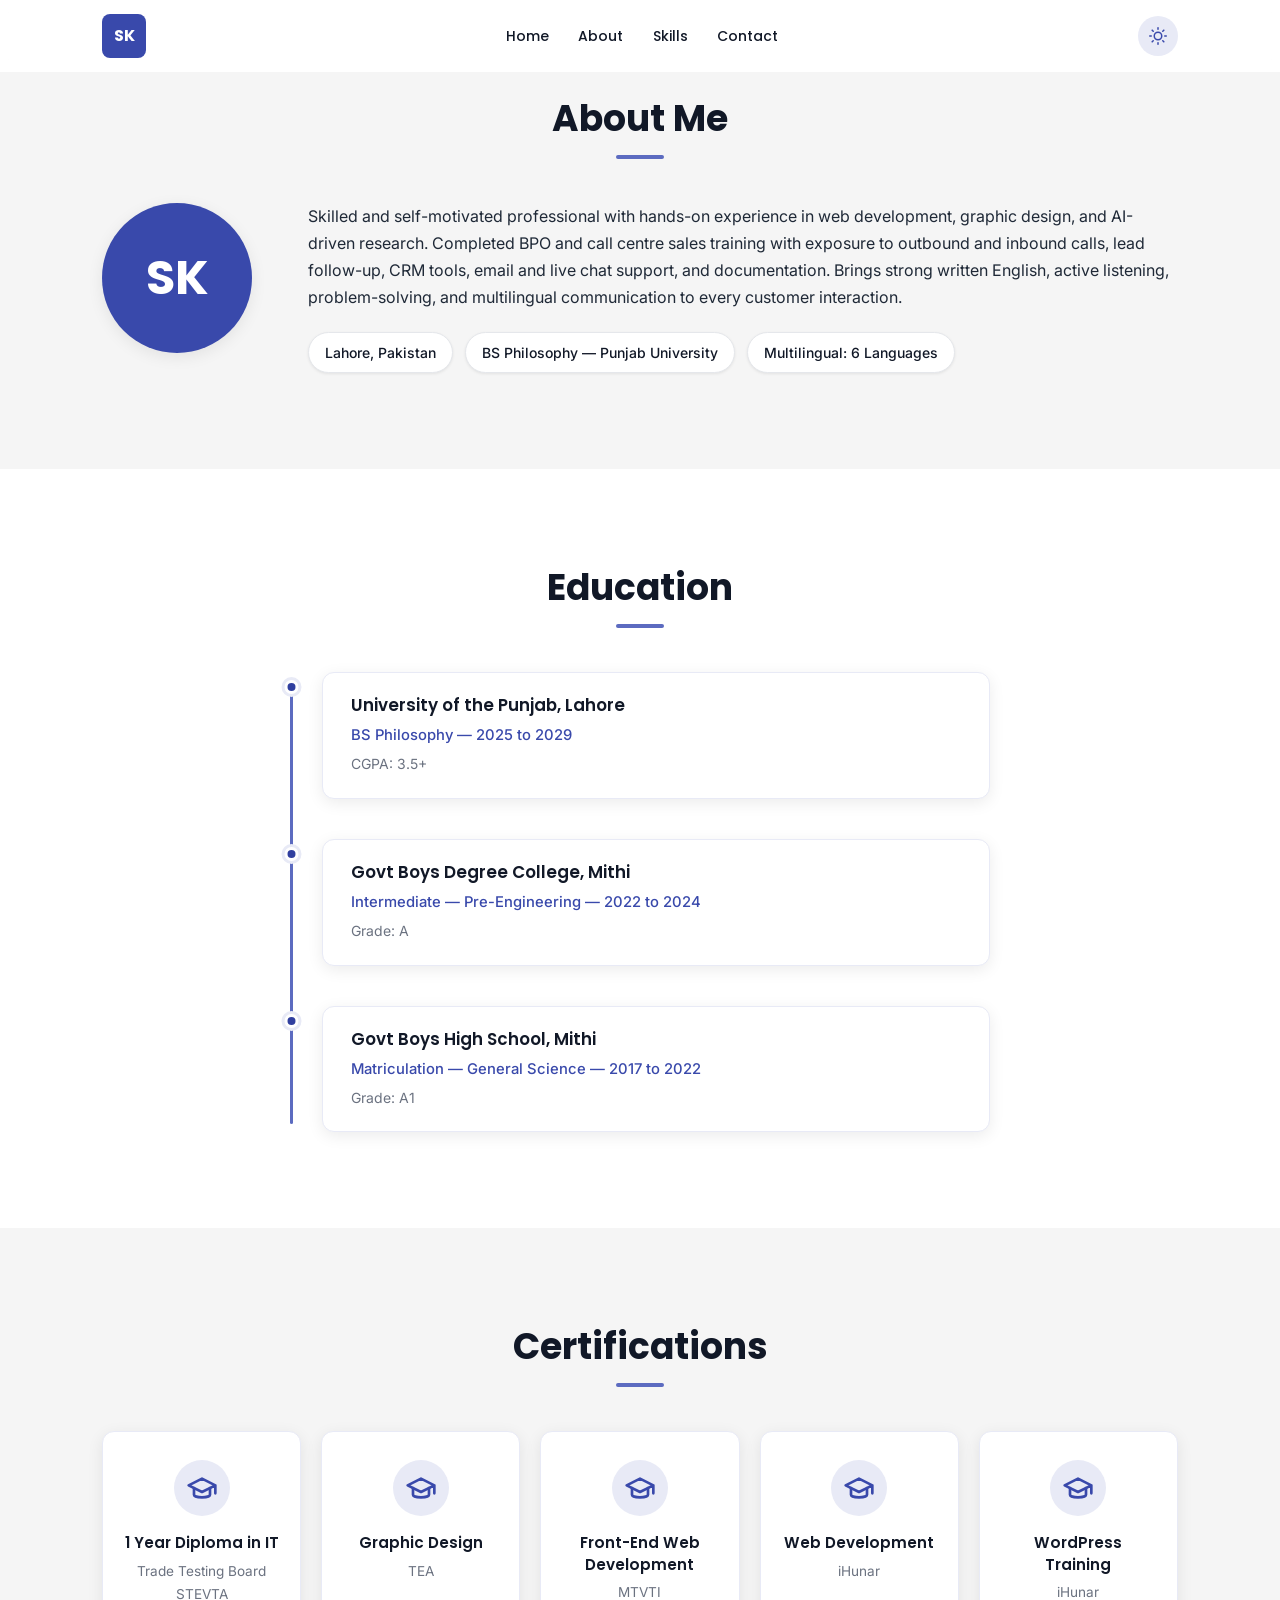
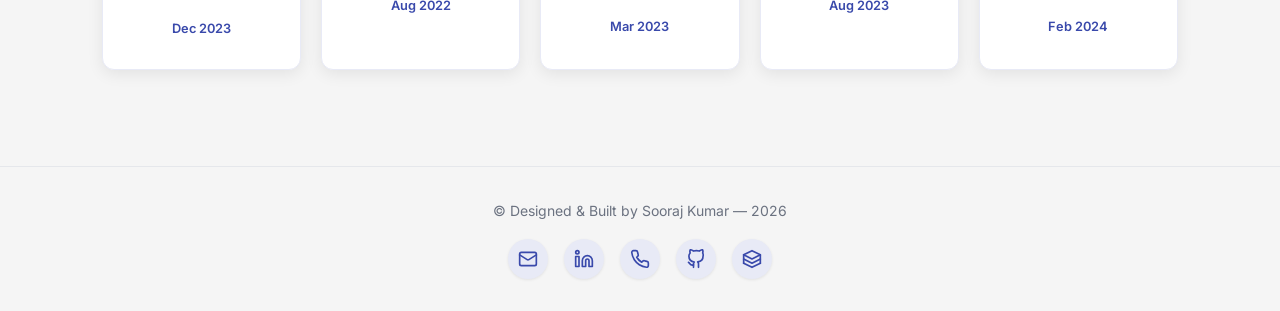
==== about.html @ 6f9ae2a4 "first commit" ====
<!DOCTYPE html>
<html lang="en">
<head>
  <meta charset="UTF-8">
  <meta name="viewport" content="width=device-width, initial-scale=1.0">
  <meta name="description" content="Sooraj Kumar — Customer Support & Web Development Professional based in Lahore, Pakistan.">
  <title>Sooraj Kumar | Portfolio</title>
  <link rel="preconnect" href="https://fonts.googleapis.com">
  <link rel="preconnect" href="https://fonts.gstatic.com" crossorigin>
  <link href="https://fonts.googleapis.com/css2?family=Inter:wght@400;500;600&family=Poppins:wght@500;600;700&display=swap" rel="stylesheet">
  <link rel="stylesheet" href="css/style.css">
</head>
<body>

  <!-- Navigation -->
  <header class="header" id="header">
    <nav class="nav container" aria-label="Main navigation">
      <a href="#home" class="nav__logo" aria-label="Sooraj Kumar — Home">
        <span class="nav__logo-box">SK</span>
      </a>

      <ul class="nav__menu" id="nav-menu">
        <li><a href="./index.html" class="nav__link">Home</a></li>
        <li><a href="./about.html" class="nav__link">About</a></li>
        <li><a href="./skills.html" class="nav__link">Skills</a></li>
        <!-- <li><a href="./experience.html" class="nav__link">Experience</a></li>
        <li><a href="./projects.html" class="nav__link">Projects</a></li>
        <li><a href="./certifications.html" class="nav__link">Certifications</a></li>
        <li><a href="./journey.html" class="nav__link">Journey</a></li>
        <li><a href="./education.html" class="nav__link">Education</a></li> -->
        <li><a href="./contact.html" class="nav__link">Contact</a></li>
      </ul>

      <div class="nav__actions">
        <button class="theme-toggle" id="theme-toggle" aria-label="Toggle dark mode">
          <span class="theme-toggle__icon theme-toggle__icon--sun">
            <svg width="18" height="18" viewBox="0 0 24 24" fill="none" stroke="currentColor" stroke-width="2" stroke-linecap="round" stroke-linejoin="round"><circle cx="12" cy="12" r="5"/><line x1="12" y1="1" x2="12" y2="3"/><line x1="12" y1="21" x2="12" y2="23"/><line x1="4.22" y1="4.22" x2="5.64" y2="5.64"/><line x1="18.36" y1="18.36" x2="19.78" y2="19.78"/><line x1="1" y1="12" x2="3" y2="12"/><line x1="21" y1="12" x2="23" y2="12"/><line x1="4.22" y1="19.78" x2="5.64" y2="18.36"/><line x1="18.36" y1="5.64" x2="19.78" y2="4.22"/></svg>
          </span>
          <span class="theme-toggle__icon theme-toggle__icon--moon">
            <svg width="18" height="18" viewBox="0 0 24 24" fill="none" stroke="currentColor" stroke-width="2" stroke-linecap="round" stroke-linejoin="round"><path d="M21 12.79A9 9 0 1 1 11.21 3 7 7 0 0 0 21 12.79z"/></svg>
          </span>
        </button>
        <button class="nav__toggle" id="nav-toggle" aria-label="Toggle navigation menu" aria-expanded="false">
          <span class="nav__toggle-bar"></span>
          <span class="nav__toggle-bar"></span>
          <span class="nav__toggle-bar"></span>
        </button>
      </div>
    </nav>
  </header>

  <main>

    <!-- Hero -->
    <!-- <section class="hero section" id="home" aria-label="Introduction">
      <div class="hero__bg" aria-hidden="true">
        <span class="hero__shape hero__shape--1"></span>
        <span class="hero__shape hero__shape--2"></span>
        <span class="hero__shape hero__shape--3"></span>
        <span class="hero__shape hero__shape--4"></span>
        <span class="hero__shape hero__shape--5"></span>
      </div>
      <div class="hero__content container fade-in">
        <h1 class="hero__title">Sooraj Kumar</h1>
        <p class="hero__tagline">Customer Support &amp; Web Development Professional</p>
        <p class="hero__subtitle">Web Developer</p>
        <div class="hero__buttons">
          <a href="#projects" class="btn btn--primary">View My Work</a>
          <a href="#contact" class="btn btn--outline">Contact Me</a>
        </div>
        <div class="hero__stack">
          <span class="hero__stack-label">Built with</span>
          <div class="hero__stack-icons">
            <span class="tech-badge">HTML5</span>
            <span class="tech-badge">CSS3</span>
            <span class="tech-badge">Bootstrap 5</span>
            <span class="tech-badge">JavaScript</span>
            <span class="tech-badge">WordPress</span>
          </div>
        </div>
      </div>
    </section> -->

    <!-- About -->
    <section class="section section--alt" id="about" aria-labelledby="about-heading">
      <div class="container fade-in">
        <h2 class="section__heading" id="about-heading">About Me</h2>
        <div class="about">
          <div class="about__avatar" aria-hidden="true">
            <span class="about__initials">SK</span>
          </div>
          <div class="about__content">
            <p class="about__text">
              Skilled and self-motivated professional with hands-on experience in web development, graphic design, and AI-driven research. Completed BPO and call centre sales training with exposure to outbound and inbound calls, lead follow-up, CRM tools, email and live chat support, and documentation. Brings strong written English, active listening, problem-solving, and multilingual communication to every customer interaction.
            </p>
            <div class="about__badges">
              <span class="badge">Lahore, Pakistan</span>
              <span class="badge">BS Philosophy — Punjab University</span>
              <span class="badge">Multilingual: 6 Languages</span>
            </div>
          </div>
        </div>
      </div>
    </section>

    <!-- Skills -->
    <!-- <section class="section" id="skills" aria-labelledby="skills-heading">
      <div class="container fade-in">
        <h2 class="section__heading" id="skills-heading">Skills</h2>
        <div class="skills-tabs" role="tablist" aria-label="Skills categories">
          <button class="skills-tab active" data-tab="technical" type="button">Technical</button>
          <button class="skills-tab" data-tab="communication" type="button">Communication</button>
          <button class="skills-tab" data-tab="soft" type="button">Soft Skills</button>
        </div>
        <div class="skills-grid">

          <article class="skill-card" data-category="technical">
            <h3 class="skill-card__title">Technical Skills</h3>
            <ul class="skill-list">
              <li class="skill-item">
                <div class="skill-item__header">
                  <span class="skill-item__name">Typing Speed: 40+ WPM</span>
                  <span class="skill-item__level">Intermediate</span>
                </div>
                <div class="skill-bar" data-level="55"><span class="skill-bar__fill"></span></div>
              </li>
              <li class="skill-item">
                <div class="skill-item__header">
                  <span class="skill-item__name">MS Office</span>
                  <span class="skill-item__level">Proficient</span>
                </div>
                <div class="skill-bar" data-level="75"><span class="skill-bar__fill"></span></div>
              </li>
              <li class="skill-item">
                <div class="skill-item__header">
                  <span class="skill-item__name">Graphic Design</span>
                  <span class="skill-item__level">Intermediate</span>
                </div>
                <div class="skill-bar" data-level="55"><span class="skill-bar__fill"></span></div>
              </li>
              <li class="skill-item">
                <div class="skill-item__header">
                  <span class="skill-item__name">Web Development</span>
                  <span class="skill-item__level">Proficient</span>
                </div>
                <div class="skill-bar" data-level="75"><span class="skill-bar__fill"></span></div>
              </li>
              <li class="skill-item">
                <div class="skill-item__header">
                  <span class="skill-item__name">AI Tools</span>
                  <span class="skill-item__level">Advanced</span>
                </div>
                <div class="skill-bar" data-level="90"><span class="skill-bar__fill"></span></div>
              </li>
            </ul>
          </article>

          <article class="skill-card hidden" data-category="communication">
            <h3 class="skill-card__title">Communication Skills</h3>
            <ul class="skill-list">
              <li class="skill-item">
                <div class="skill-item__header">
                  <span class="skill-item__name">Written Communication</span>
                  <span class="skill-item__level">Proficient</span>
                </div>
                <div class="skill-bar" data-level="75"><span class="skill-bar__fill"></span></div>
              </li>
              <li class="skill-item">
                <div class="skill-item__header">
                  <span class="skill-item__name">Multilingual</span>
                  <span class="skill-item__level">Advanced</span>
                </div>
                <div class="skill-bar" data-level="90"><span class="skill-bar__fill"></span></div>
              </li>
              <li class="skill-item">
                <div class="skill-item__header">
                  <span class="skill-item__name">Active Listening</span>
                  <span class="skill-item__level">Advanced</span>
                </div>
                <div class="skill-bar" data-level="90"><span class="skill-bar__fill"></span></div>
              </li>
              <li class="skill-item">
                <div class="skill-item__header">
                  <span class="skill-item__name">Email &amp; Live Chat Support</span>
                  <span class="skill-item__level">Intermediate</span>
                </div>
                <div class="skill-bar" data-level="55"><span class="skill-bar__fill"></span></div>
              </li>
              <li class="skill-item">
                <div class="skill-item__header">
                  <span class="skill-item__name">CRM and Helpdesk Tools</span>
                  <span class="skill-item__level">Intermediate</span>
                </div>
                <div class="skill-bar" data-level="55"><span class="skill-bar__fill"></span></div>
              </li>
            </ul>
          </article>

          <article class="skill-card hidden" data-category="soft">
            <h3 class="skill-card__title">Soft Skills</h3>
            <ul class="skill-list">
              <li class="skill-item">
                <div class="skill-item__header">
                  <span class="skill-item__name">Problem Solving</span>
                  <span class="skill-item__level">Advanced</span>
                </div>
                <div class="skill-bar" data-level="90"><span class="skill-bar__fill"></span></div>
              </li>
              <li class="skill-item">
                <div class="skill-item__header">
                  <span class="skill-item__name">Fast Learner</span>
                  <span class="skill-item__level">Advanced</span>
                </div>
                <div class="skill-bar" data-level="90"><span class="skill-bar__fill"></span></div>
              </li>
              <li class="skill-item">
                <div class="skill-item__header">
                  <span class="skill-item__name">Research &amp; Analysis</span>
                  <span class="skill-item__level">Advanced</span>
                </div>
                <div class="skill-bar" data-level="90"><span class="skill-bar__fill"></span></div>
              </li>
              <li class="skill-item">
                <div class="skill-item__header">
                  <span class="skill-item__name">Attention to Detail</span>
                  <span class="skill-item__level">Intermediate</span>
                </div>
                <div class="skill-bar" data-level="55"><span class="skill-bar__fill"></span></div>
              </li>
            </ul>
          </article>

        </div>
      </div>
    </section> -->

   
    <!-- Projects -->
    <!-- <section class="section" id="projects" aria-labelledby="projects-heading">
      <div class="container fade-in">
        <h2 class="section__heading" id="projects-heading">Projects</h2>
        <div class="projects-grid">

          <article class="project-card">
            <h3 class="project-card__title">E-Commerce Stores</h3>
            <p class="project-card__desc">Built single and multi-vendor e-commerce stores using WooCommerce, WCFM, and Dokan plugins on WordPress.</p>
            <div class="project-card__tags">
              <span class="tag">WordPress</span>
              <span class="tag">WooCommerce</span>
              <span class="tag">PHP</span>
            </div>
          </article>

          <article class="project-card">
            <h3 class="project-card__title">Booking &amp; Restaurant Websites</h3>
            <p class="project-card__desc">Developed booking systems, restaurant websites, and LMS platforms using Amelia, GloriaFood, and Tutor LMS.</p>
            <div class="project-card__tags">
              <span class="tag">WordPress</span>
              <span class="tag">Amelia</span>
              <span class="tag">GloriaFood</span>
            </div>
          </article>

          <article class="project-card">
            <h3 class="project-card__title">Front-End Web Builds</h3>
            <p class="project-card__desc">Built portfolio websites and contact forms using HTML5, CSS3, Bootstrap 5, and JavaScript. Deployed on Netlify.</p>
            <div class="project-card__tags">
              <span class="tag">HTML5</span>
              <span class="tag">CSS3</span>
              <span class="tag">Bootstrap</span>
              <span class="tag">JavaScript</span>
              <span class="tag">Netlify</span>
            </div>
          </article>

          <article class="project-card">
            <h3 class="project-card__title">Visual Design Assets</h3>
            <p class="project-card__desc">Created logos, banners, social media graphics, and print materials using Photoshop, Illustrator, Canva, and CorelDraw.</p>
            <div class="project-card__tags">
              <span class="tag">Photoshop</span>
              <span class="tag">Illustrator</span>
              <span class="tag">Canva</span>
              <span class="tag">CorelDraw</span>
            </div>
          </article>

        </div>
      </div>
    </section> -->

    

    <!-- <section id="journey" class="journey">
      <div class="container">
        <h2 class="section__heading">My Learning Journey</h2>
        <p class="journey__subtitle">From Graphic Design to Full Stack Development</p>

        <div class="journey-track">
          <div class="journey-node">
            <div class="journey-node__icon" aria-hidden="true">
              <svg width="24" height="24" viewBox="0 0 24 24" fill="none" stroke="currentColor" stroke-width="2" stroke-linecap="round" stroke-linejoin="round"><path d="M12 3a7 7 0 0 0-7 7c0 5.25 7 11 7 11s7-5.75 7-11a7 7 0 0 0-7-7Z"/><circle cx="12" cy="10" r="2.5"/></svg>
            </div>
            <div class="journey-node__content">
              <div class="journey-node__year">2022</div>
              <h3 class="journey-node__title">Graphic Design</h3>
              <p class="journey-node__desc">Photoshop, Illustrator, Canva, CorelDraw</p>
              <span class="journey-node__issuer">TEA Certified</span>
            </div>
          </div>

          <div class="journey-node">
            <div class="journey-node__icon" aria-hidden="true">
              <svg width="24" height="24" viewBox="0 0 24 24" fill="none" stroke="currentColor" stroke-width="2" stroke-linecap="round" stroke-linejoin="round"><polyline points="16 18 22 12 16 6"/><polyline points="8 6 2 12 8 18"/></svg>
            </div>
            <div class="journey-node__content">
              <div class="journey-node__year">2023</div>
              <h3 class="journey-node__title">Front-End Development</h3>
              <p class="journey-node__desc">HTML5, CSS3, Bootstrap 5, JavaScript</p>
              <span class="journey-node__issuer">MTVTI Certified</span>
            </div>
          </div>

          <div class="journey-node">
            <div class="journey-node__icon" aria-hidden="true">
              <svg width="24" height="24" viewBox="0 0 24 24" fill="none" stroke="currentColor" stroke-width="2" stroke-linecap="round" stroke-linejoin="round"><circle cx="12" cy="12" r="10"/><path d="M2 12h20"/><path d="M12 2a15.3 15.3 0 0 1 4 10 15.3 15.3 0 0 1-4 10 15.3 15.3 0 0 1-4-10 15.3 15.3 0 0 1 4-10"/></svg>
            </div>
            <div class="journey-node__content">
              <div class="journey-node__year">2023</div>
              <h3 class="journey-node__title">Web Development</h3>
              <p class="journey-node__desc">Full web builds + 1-Year IT Diploma</p>
              <span class="journey-node__issuer">iHunar / STEVTA</span>
            </div>
          </div>

          <div class="journey-node">
            <div class="journey-node__icon" aria-hidden="true">
              <svg width="24" height="24" viewBox="0 0 24 24" fill="none" stroke="currentColor" stroke-width="2" stroke-linecap="round" stroke-linejoin="round"><path d="M6 4h12"/><path d="M6 20h12"/><path d="M8 4v16"/><path d="M16 4v16"/><path d="M4 8h16"/><path d="M4 16h16"/></svg>
            </div>
            <div class="journey-node__content">
              <div class="journey-node__year">2024</div>
              <h3 class="journey-node__title">WordPress Development</h3>
              <p class="journey-node__desc">WooCommerce, Dokan, WCFM, Amelia, GloriaFood, Tutor LMS</p>
              <span class="journey-node__issuer">iHunar Certified</span>
            </div>
          </div>

          <div class="journey-node journey-node--current">
            <div class="journey-node__icon" aria-hidden="true">
              <svg width="24" height="24" viewBox="0 0 24 24" fill="none" stroke="currentColor" stroke-width="2" stroke-linecap="round" stroke-linejoin="round"><path d="M4 14.5A2.5 2.5 0 0 1 6.5 12H18"/><path d="M4 9.5A2.5 2.5 0 0 0 6.5 12H18"/><path d="M4 4.5A2.5 2.5 0 0 1 6.5 2H18"/><path d="M4 19.5A2.5 2.5 0 0 0 6.5 22H18"/><path d="M19 7l2 2-2 2"/><path d="M19 15l2 2-2 2"/></svg>
            </div>
            <div class="journey-node__content">
              <div class="journey-node__year">2026</div>
              <h3 class="journey-node__title">Full Stack Development</h3>
              <p class="journey-node__desc">Frontend → Backend, full roadmap in progress</p>
              <span class="journey-node__badge">Loading...</span>
            </div>
          </div>
        </div>
      </div>
    </section> -->

    <!-- Education -->
    <section class="section" id="education" aria-labelledby="education-heading">
      <div class="container fade-in">
        <h2 class="section__heading" id="education-heading">Education</h2>
        <ol class="timeline">

          <li class="timeline__item">
            <div class="timeline__content">
              <h3 class="timeline__school">University of the Punjab, Lahore</h3>
              <p class="timeline__degree">BS Philosophy — 2025 to 2029</p>
              <p class="timeline__grade">CGPA: 3.5+</p>
            </div>
          </li>

          <li class="timeline__item">
            <div class="timeline__content">
              <h3 class="timeline__school">Govt Boys Degree College, Mithi</h3>
              <p class="timeline__degree">Intermediate — Pre-Engineering — 2022 to 2024</p>
              <p class="timeline__grade">Grade: A</p>
            </div>
          </li>

          <li class="timeline__item">
            <div class="timeline__content">
              <h3 class="timeline__school">Govt Boys High School, Mithi</h3>
              <p class="timeline__degree">Matriculation — General Science — 2017 to 2022</p>
              <p class="timeline__grade">Grade: A1</p>
            </div>
          </li>

        </ol>
      </div>
    </section>
<!-- Certifications -->
    <section class="section section--alt" id="certifications" aria-labelledby="certifications-heading">
      <div class="container fade-in">
        <h2 class="section__heading" id="certifications-heading">Certifications</h2>
        <div class="cert-grid">

          <article class="cert-card">
            <div class="cert-card__icon" aria-hidden="true">
              <svg width="32" height="32" viewBox="0 0 24 24" fill="none" stroke="currentColor" stroke-width="2" stroke-linecap="round" stroke-linejoin="round"><path d="M22 10v6M2 10l10-5 10 5-10 5z"/><path d="M6 12v5c0 1.1 2.7 2 6 2s6-.9 6-2v-5"/></svg>
            </div>
            <h3 class="cert-card__title">1 Year Diploma in IT</h3>
            <p class="cert-card__institution">Trade Testing Board STEVTA</p>
            <time class="cert-card__date" datetime="2023-12">Dec 2023</time>
          </article>

          <article class="cert-card">
            <div class="cert-card__icon" aria-hidden="true">
              <svg width="32" height="32" viewBox="0 0 24 24" fill="none" stroke="currentColor" stroke-width="2" stroke-linecap="round" stroke-linejoin="round"><path d="M22 10v6M2 10l10-5 10 5-10 5z"/><path d="M6 12v5c0 1.1 2.7 2 6 2s6-.9 6-2v-5"/></svg>
            </div>
            <h3 class="cert-card__title">Graphic Design</h3>
            <p class="cert-card__institution">TEA</p>
            <time class="cert-card__date" datetime="2022-08">Aug 2022</time>
          </article>

          <article class="cert-card">
            <div class="cert-card__icon" aria-hidden="true">
              <svg width="32" height="32" viewBox="0 0 24 24" fill="none" stroke="currentColor" stroke-width="2" stroke-linecap="round" stroke-linejoin="round"><path d="M22 10v6M2 10l10-5 10 5-10 5z"/><path d="M6 12v5c0 1.1 2.7 2 6 2s6-.9 6-2v-5"/></svg>
            </div>
            <h3 class="cert-card__title">Front-End Web Development</h3>
            <p class="cert-card__institution">MTVTI</p>
            <time class="cert-card__date" datetime="2023-03">Mar 2023</time>
          </article>

          <article class="cert-card">
            <div class="cert-card__icon" aria-hidden="true">
              <svg width="32" height="32" viewBox="0 0 24 24" fill="none" stroke="currentColor" stroke-width="2" stroke-linecap="round" stroke-linejoin="round"><path d="M22 10v6M2 10l10-5 10 5-10 5z"/><path d="M6 12v5c0 1.1 2.7 2 6 2s6-.9 6-2v-5"/></svg>
            </div>
            <h3 class="cert-card__title">Web Development</h3>
            <p class="cert-card__institution">iHunar</p>
            <time class="cert-card__date" datetime="2023-08">Aug 2023</time>
          </article>

          <article class="cert-card">
            <div class="cert-card__icon" aria-hidden="true">
              <svg width="32" height="32" viewBox="0 0 24 24" fill="none" stroke="currentColor" stroke-width="2" stroke-linecap="round" stroke-linejoin="round"><path d="M22 10v6M2 10l10-5 10 5-10 5z"/><path d="M6 12v5c0 1.1 2.7 2 6 2s6-.9 6-2v-5"/></svg>
            </div>
            <h3 class="cert-card__title">WordPress Training</h3>
            <p class="cert-card__institution">iHunar</p>
            <time class="cert-card__date" datetime="2024-02">Feb 2024</time>
          </article>

        </div>
      </div>
    </section>
    <!-- Languages -->
    <!-- <section class="section section--alt" id="languages" aria-labelledby="languages-heading">
      <div class="container fade-in">
        <h2 class="section__heading" id="languages-heading">Languages</h2>
        <div class="languages-grid">
          <article class="language-card">
            <div class="lang-ring-wrapper">
              <svg class="lang-ring" viewBox="0 0 120 120">
                <circle class="lang-ring__bg" cx="60" cy="60" r="45"/>
                <circle class="lang-ring__fill" cx="60" cy="60" r="45" data-percent="60"/>
              </svg>
              <span class="lang-ring__percent">60%</span>
            </div>
            <h3 class="language-card__name">English</h3>
            <p class="language-card__level">Intermediate</p>
          </article>

          <article class="language-card">
            <div class="lang-ring-wrapper">
              <svg class="lang-ring" viewBox="0 0 120 120">
                <circle class="lang-ring__bg" cx="60" cy="60" r="45"/>
                <circle class="lang-ring__fill" cx="60" cy="60" r="45" data-percent="90"/>
              </svg>
              <span class="lang-ring__percent">90%</span>
            </div>
            <h3 class="language-card__name">Urdu</h3>
            <p class="language-card__level">Fluent</p>
          </article>

          <article class="language-card">
            <div class="lang-ring-wrapper">
              <svg class="lang-ring" viewBox="0 0 120 120">
                <circle class="lang-ring__bg" cx="60" cy="60" r="45"/>
                <circle class="lang-ring__fill" cx="60" cy="60" r="45" data-percent="25"/>
              </svg>
              <span class="lang-ring__percent">25%</span>
            </div>
            <h3 class="language-card__name">Punjabi</h3>
            <p class="language-card__level">Basic</p>
          </article>

          <article class="language-card">
            <div class="lang-ring-wrapper">
              <svg class="lang-ring" viewBox="0 0 120 120">
                <circle class="lang-ring__bg" cx="60" cy="60" r="45"/>
                <circle class="lang-ring__fill" cx="60" cy="60" r="45" data-percent="60"/>
              </svg>
              <span class="lang-ring__percent">60%</span>
            </div>
            <h3 class="language-card__name">Hindi</h3>
            <p class="language-card__level">Intermediate</p>
          </article>

          <article class="language-card">
            <div class="lang-ring-wrapper">
              <svg class="lang-ring" viewBox="0 0 120 120">
                <circle class="lang-ring__bg" cx="60" cy="60" r="45"/>
                <circle class="lang-ring__fill" cx="60" cy="60" r="45" data-percent="100"/>
              </svg>
              <span class="lang-ring__percent">100%</span>
            </div>
            <h3 class="language-card__name">Sindhi</h3>
            <p class="language-card__level">Native</p>
          </article>

          <article class="language-card">
            <div class="lang-ring-wrapper">
              <svg class="lang-ring" viewBox="0 0 120 120">
                <circle class="lang-ring__bg" cx="60" cy="60" r="45"/>
                <circle class="lang-ring__fill" cx="60" cy="60" r="45" data-percent="100"/>
              </svg>
              <span class="lang-ring__percent">100%</span>
            </div>
            <h3 class="language-card__name">Dhatki</h3>
            <p class="language-card__level">Mother Tongue</p>
          </article>
        </div>
      </div>
    </section> -->

    <!-- Contact -->
    <!-- <section class="section" id="contact" aria-labelledby="contact-heading">
      <div class="container fade-in">
        <h2 class="section__heading" id="contact-heading">Contact</h2>
        <div class="contact">

          <div class="contact__info">
            <a href="mailto:personalsoorajkumar@gmail.com" class="contact-card">
              <span class="contact-card__icon" aria-hidden="true">
                <svg width="24" height="24" viewBox="0 0 24 24" fill="none" stroke="currentColor" stroke-width="2" stroke-linecap="round" stroke-linejoin="round"><rect x="2" y="4" width="20" height="16" rx="2"/><path d="m22 7-8.97 5.7a1.94 1.94 0 0 1-2.06 0L2 7"/></svg>
              </span>
              <div>
                <span class="contact-card__label">Email</span>
                <span class="contact-card__value">personalsoorajkumar@gmail.com</span>
              </div>
            </a>

            <a href="tel:+923289251562" class="contact-card">
              <span class="contact-card__icon" aria-hidden="true">
                <svg width="24" height="24" viewBox="0 0 24 24" fill="none" stroke="currentColor" stroke-width="2" stroke-linecap="round" stroke-linejoin="round"><path d="M22 16.92v3a2 2 0 0 1-2.18 2 19.79 19.79 0 0 1-8.63-3.07 19.5 19.5 0 0 1-6-6 19.79 19.79 0 0 1-3.07-8.67A2 2 0 0 1 4.11 2h3a2 2 0 0 1 2 1.72c.127.96.361 1.903.7 2.81a2 2 0 0 1-.45 2.11L8.09 9.91a16 16 0 0 0 6 6l1.27-1.27a2 2 0 0 1 2.11-.45c.907.339 1.85.573 2.81.7A2 2 0 0 1 22 16.92z"/></svg>
              </span>
              <div>
                <span class="contact-card__label">Phone</span>
                <span class="contact-card__value">+92 328 9251562</span>
              </div>
            </a>

            <div class="contact-card contact-card--static">
              <span class="contact-card__icon" aria-hidden="true">
                <svg width="24" height="24" viewBox="0 0 24 24" fill="none" stroke="currentColor" stroke-width="2" stroke-linecap="round" stroke-linejoin="round"><path d="M20 10c0 6-8 12-8 12s-8-6-8-12a8 8 0 0 1 16 0Z"/><circle cx="12" cy="10" r="3"/></svg>
              </span>
              <div>
                <span class="contact-card__label">Location</span>
                <span class="contact-card__value">Lahore, Pakistan</span>
              </div>
            </div>

            <a href="https://linkedin.com/in/soorajkumar-pk" class="contact-card" target="_blank" rel="noopener noreferrer">
              <span class="contact-card__icon" aria-hidden="true">
                <svg width="24" height="24" viewBox="0 0 24 24" fill="none" stroke="currentColor" stroke-width="2" stroke-linecap="round" stroke-linejoin="round"><path d="M16 8a6 6 0 0 1 6 6v7h-4v-7a2 2 0 0 0-2-2 2 2 0 0 0-2 2v7h-4v-7a6 6 0 0 1 6-6z"/><rect x="2" y="9" width="4" height="12"/><circle cx="4" cy="4" r="2"/></svg>
              </span>
              <div>
                <span class="contact-card__label">LinkedIn</span>
                <span class="contact-card__value">linkedin.com/in/soorajkumar-pk</span>
              </div>
            </a>

            <a href="https://wa.me/923289251562" class="contact-card contact-card--wa" target="_blank" rel="noopener noreferrer">
              <span class="contact-card__icon contact-card__icon--wa" aria-hidden="true">
                <svg width="24" height="24" viewBox="0 0 24 24" fill="currentColor" xmlns="http://www.w3.org/2000/svg">
                  <path d="M17.472 14.382c-.297-.149-1.758-.867-2.03-.967-.272-.099-.471-.149-.67.149-.198.297-.768.966-.941 1.165-.173.198-.347.223-.644.074-.297-.149-1.255-.462-2.39-1.475-.883-.788-1.48-1.761-1.653-2.059-.173-.297-.018-.458.13-.606.134-.133.297-.347.446-.521.149-.174.199-.298.298-.497.099-.198.05-.372-.025-.521-.075-.148-.669-1.611-.916-2.206-.242-.579-.487-.5-.669-.509-.173-.008-.371-.01-.57-.01-.198 0-.521.074-.792.372-.272.297-1.04 1.016-1.04 2.479 0 1.462 1.065 2.875 1.213 3.074.149.198 2.099 3.2 5.076 4.487.709.306 1.263.49 1.694.626.712.227 1.36.195 1.872.118.571-.085 1.758-.719 2.006-1.413.248-.694.248-1.289.173-1.413-.074-.123-.272-.198-.57-.347Z"/>
                  <path d="M20.52 3.449A11.93 11.93 0 0 0 12.003 0C5.579 0 .1 5.479.1 12.007c0 2.11.552 4.17 1.603 5.98L0 24l6.18-1.625a11.96 11.96 0 0 0 5.823 1.481h.005c6.424 0 11.903-5.479 11.903-12.007 0-3.19-1.244-6.193-3.504-8.453Zm-8.517 18.375h-.004a9.92 9.92 0 0 1-5.06-1.386l-.363-.215-3.67.964.98-3.578-.236-.368a9.92 9.92 0 1 1 17.39-5.29c0 2.67-1.045 5.19-2.94 7.084a9.92 9.92 0 0 1-7.06 2.89Z"/>
                </svg>
              </span>
              <div>
                <span class="contact-card__label">WhatsApp Business</span>
                <span class="contact-card__value">+92 328 9251562</span>
              </div>
            </a>

            <a href="https://github.com/soorajkumar-pk" class="contact-card" target="_blank" rel="noopener noreferrer">
              <span class="contact-card__icon" aria-hidden="true">
                <svg width="24" height="24" viewBox="0 0 24 24" fill="none" stroke="currentColor" stroke-width="2" stroke-linecap="round" stroke-linejoin="round"><path d="M9 19c-4.3 1.4-4.3-2.5-6-3"/><path d="M15 22v-3.87a3.37 3.37 0 0 0-.94-2.61c3.14-.35 6.44-1.54 6.44-7A5.44 5.44 0 0 0 20 4.77 5.07 5.07 0 0 0 19.91 1S18.73.65 16 2.48a13.38 13.38 0 0 0-7 0C6.27.65 5.09 1 5.09 1A5.07 5.07 0 0 0 5 4.77a5.44 5.44 0 0 0-1.5 3.78c0 5.42 3.3 6.61 6.44 7A3.37 3.37 0 0 0 9 18.13V22"/></svg>
              </span>
              <div>
                <span class="contact-card__label">GitHub</span>
                <span class="contact-card__value">github.com/soorajkumar-pk</span>
              </div>
            </a>

            <a href="https://codepen.io/soorajkumar-pk" class="contact-card" target="_blank" rel="noopener noreferrer">
              <span class="contact-card__icon" aria-hidden="true">
                <svg width="24" height="24" viewBox="0 0 24 24" fill="none" stroke="currentColor" stroke-width="2" stroke-linecap="round" stroke-linejoin="round"><path d="M12 2 2 7l10 5 10-5-10-5Z"/><path d="m2 17 10 5 10-5"/><path d="m2 12 10 5 10-5"/><path d="M2 7v10"/><path d="M22 7v10"/></svg>
              </span>
              <div>
                <span class="contact-card__label">CodePen</span>
                <span class="contact-card__value">codepen.io/soorajkumar-pk</span>
              </div>
            </a>
          </div>

          <div class="contact__form-wrapper">
            <form class="contact-form" id="contact-form" novalidate>
              <div class="form-group">
                <label for="name">Full Name</label>
                <input type="text" id="name" name="name" required autocomplete="name" placeholder="Your full name">
              </div>
              <div class="form-group">
                <label for="email">Email</label>
                <input type="email" id="email" name="email" required autocomplete="email" placeholder="your@email.com">
              </div>
              <div class="form-group">
                <label for="subject">Subject</label>
                <input type="text" id="subject" name="subject" required placeholder="What's this about?">
              </div>
              <div class="form-group">
                <label for="message">Message</label>
                <textarea id="message" name="message" rows="5" required placeholder="Your message..."></textarea>
              </div>
              <button type="submit" class="btn btn--primary btn--full">Send Message</button>
            </form>
            <div class="contact-success" id="contact-success" hidden>
              <div class="contact-success__icon" aria-hidden="true">
                <svg width="48" height="48" viewBox="0 0 24 24" fill="none" stroke="currentColor" stroke-width="2" stroke-linecap="round" stroke-linejoin="round"><path d="M22 11.08V12a10 10 0 1 1-5.93-9.14"/><polyline points="22 4 12 14.01 9 11.01"/></svg>
              </div>
              <h3 class="contact-success__title">Message Sent!</h3>
              <p class="contact-success__text">Thank you for reaching out. I'll get back to you as soon as possible.</p>
            </div>
          </div>

        </div>
      </div>
    </section> -->

  </main>

  <!-- Footer -->
  <footer class="footer">
    <div class="container footer__inner">
      <p class="footer__text">&copy; Designed &amp; Built by Sooraj Kumar — 2026</p>
      <div class="footer__social">
        <a href="mailto:personalsoorajkumar@gmail.com" class="footer__link" aria-label="Email Sooraj Kumar">
          <svg width="20" height="20" viewBox="0 0 24 24" fill="none" stroke="currentColor" stroke-width="2" stroke-linecap="round" stroke-linejoin="round"><rect x="2" y="4" width="20" height="16" rx="2"/><path d="m22 7-8.97 5.7a1.94 1.94 0 0 1-2.06 0L2 7"/></svg>
        </a>
        <a href="https://linkedin.com/in/soorajkumar-pk" class="footer__link" target="_blank" rel="noopener noreferrer" aria-label="LinkedIn profile">
          <svg width="20" height="20" viewBox="0 0 24 24" fill="none" stroke="currentColor" stroke-width="2" stroke-linecap="round" stroke-linejoin="round"><path d="M16 8a6 6 0 0 1 6 6v7h-4v-7a2 2 0 0 0-2-2 2 2 0 0 0-2 2v7h-4v-7a6 6 0 0 1 6-6z"/><rect x="2" y="9" width="4" height="12"/><circle cx="4" cy="4" r="2"/></svg>
        </a>
        <a href="tel:+923289251562" class="footer__link" aria-label="Call Sooraj Kumar">
          <svg width="20" height="20" viewBox="0 0 24 24" fill="none" stroke="currentColor" stroke-width="2" stroke-linecap="round" stroke-linejoin="round"><path d="M22 16.92v3a2 2 0 0 1-2.18 2 19.79 19.79 0 0 1-8.63-3.07 19.5 19.5 0 0 1-6-6 19.79 19.79 0 0 1-3.07-8.67A2 2 0 0 1 4.11 2h3a2 2 0 0 1 2 1.72c.127.96.361 1.903.7 2.81a2 2 0 0 1-.45 2.11L8.09 9.91a16 16 0 0 0 6 6l1.27-1.27a2 2 0 0 1 2.11-.45c.907.339 1.85.573 2.81.7A2 2 0 0 1 22 16.92z"/></svg>
        </a>
        <a href="https://github.com/soorajkumar-pk" class="footer__link" target="_blank" rel="noopener noreferrer" aria-label="GitHub profile">
          <svg width="20" height="20" viewBox="0 0 24 24" fill="none" stroke="currentColor" stroke-width="2" stroke-linecap="round" stroke-linejoin="round"><path d="M9 19c-4.3 1.4-4.3-2.5-6-3"/><path d="M15 22v-3.87a3.37 3.37 0 0 0-.94-2.61c3.14-.35 6.44-1.54 6.44-7A5.44 5.44 0 0 0 20 4.77 5.07 5.07 0 0 0 19.91 1S18.73.65 16 2.48a13.38 13.38 0 0 0-7 0C6.27.65 5.09 1 5.09 1A5.07 5.07 0 0 0 5 4.77a5.44 5.44 0 0 0-1.5 3.78c0 5.42 3.3 6.61 6.44 7A3.37 3.37 0 0 0 9 18.13V22"/></svg>
        </a>
        <a href="https://codepen.io/soorajkumar-pk" class="footer__link" target="_blank" rel="noopener noreferrer" aria-label="CodePen profile">
          <svg width="20" height="20" viewBox="0 0 24 24" fill="none" stroke="currentColor" stroke-width="2" stroke-linecap="round" stroke-linejoin="round"><path d="M12 2 2 7l10 5 10-5-10-5Z"/><path d="m2 17 10 5 10-5"/><path d="m2 12 10 5 10-5"/><path d="M2 7v10"/><path d="M22 7v10"/></svg>
        </a>
      </div>
    </div>
  </footer>

  <button class="back-to-top" id="back-to-top" aria-label="Back to top">
    <svg width="20" height="20" viewBox="0 0 24 24" fill="none" stroke="currentColor" stroke-width="2.5" stroke-linecap="round" stroke-linejoin="round"><polyline points="18 15 12 9 6 15"/></svg>
  </button>


  <script src="js/main.js"></script>
</body>
</html>
---- css/style.css ----
/* =============================================
   Sooraj Kumar Portfolio — Stylesheet
   ============================================= */

/* --- CSS Variables --- */
:root {
  --color-primary: #3949AB;
  --color-primary-dark: #303F9F;
  --color-primary-light: #E8EAF6;
  --color-primary-mid: #5C6BC0;
  --color-bg: #ffffff;
  --color-bg-alt: #f5f5f5;
  --color-white: #ffffff;
  --color-text: #1f2937;
  --color-heading: #111827;
  --color-muted: #6b7280;
  --color-border: #e5e7eb;
  --font-heading: 'Poppins', sans-serif;
  --font-body: 'Inter', sans-serif;
  --shadow-sm: 0 1px 3px rgba(0, 0, 0, 0.08);
  --shadow-md: 0 4px 16px rgba(0, 0, 0, 0.08);
  --shadow-lg: 0 8px 30px rgba(57, 73, 171, 0.18);
  --radius: 12px;
  --radius-sm: 8px;
  --transition: 0.3s ease;
  --header-height: 72px;
  --header-bg: rgba(255, 255, 255, 0.92);
}

body.dark-mode {
  --color-primary: #00b4d8;
  --color-primary-dark: #48cae4;
  --color-primary-light: #1e1e4a;
  --color-bg: #0d0d1f;
  --color-bg-alt: #0f0f2a;
  --color-white: #161630;
  --color-text: #e2e8f0;
  --color-heading: #ffffff;
  --color-muted: #94a3b8;
  --color-border: #1e1e4a;
  --shadow-md: 0 4px 20px rgba(0,180,216,0.12);
  --shadow-lg: 0 8px 30px rgba(0,180,216,0.20);
  --header-bg: rgba(13, 13, 31, 0.92);
}

/* --- Reset & Base --- */
*,
*::before,
*::after {
  box-sizing: border-box;
  margin: 0;
  padding: 0;
}

html {
  scroll-behavior: smooth;
  scroll-padding-top: var(--header-height);
}

body {
  font-family: var(--font-body);
  font-size: 1rem;
  line-height: 1.7;
  color: var(--color-text);
  background-color: var(--color-bg);
  transition: background-color 0.3s ease, color 0.3s ease;
  -webkit-font-smoothing: antialiased;
}

img {
  max-width: 100%;
  display: block;
}

a {
  text-decoration: none;
  color: inherit;
}

ul,
ol {
  list-style: none;
}

h1, h2, h3, h4, h5, h6 {
  font-family: var(--font-heading);
  color: var(--color-heading);
  line-height: 1.3;
}

.container {
  width: 100%;
  max-width: 1100px;
  margin: 0 auto;
  padding: 0 2rem;
}

.section {
  padding: 5.5rem 0;
}

.section--alt {
  background-color: var(--color-bg-alt);
}

.section__heading {
  font-size: clamp(1.75rem, 4vw, 2.25rem);
  font-weight: 700;
  text-align: center;
  margin-bottom: 2.75rem;
  position: relative;
}

.section__heading::after {
  content: '';
  display: block;
  width: 48px;
  height: 4px;
  background: var(--color-primary-mid);
  border-radius: 2px;
  margin: 0.75rem auto 0;
}

/* --- Buttons --- */
.btn {
  display: inline-flex;
  align-items: center;
  justify-content: center;
  padding: 0.875rem 2rem;
  font-family: var(--font-heading);
  font-size: 0.95rem;
  font-weight: 600;
  border-radius: var(--radius-sm);
  border: 2px solid transparent;
  cursor: pointer;
  transition: background var(--transition), color var(--transition),
              border-color var(--transition), transform var(--transition),
              box-shadow var(--transition);
}

.btn--primary {
  background: var(--color-primary);
  color: var(--color-white);
  border-color: var(--color-primary);
}

.btn--primary:hover {
  background: var(--color-primary-dark);
  border-color: var(--color-primary-dark);
  transform: translateY(-2px);
  box-shadow: var(--shadow-lg);
}

.btn--outline {
  background: transparent;
  color: var(--color-primary);
  border-color: var(--color-primary);
}

.btn--outline:hover {
  background: var(--color-primary);
  color: var(--color-white);
  transform: translateY(-2px);
}

.btn--full {
  width: 100%;
}

.btn:active {
  transform: scale(0.97);
}

/* --- Fade-in Animation --- */
.fade-in {
  opacity: 0;
  transform: translateY(24px);
  transition: opacity 0.6s ease, transform 0.6s ease;
}

.fade-in.visible {
  opacity: 1;
  transform: translateY(0);
}

.back-to-top {
  position: fixed;
  bottom: 24px;
  right: 24px;
  width: 48px;
  height: 48px;
  border-radius: 50%;
  background: var(--color-primary);
  color: var(--color-white);
  border: none;
  display: flex;
  align-items: center;
  justify-content: center;
  box-shadow: var(--shadow-lg);
  opacity: 0;
  visibility: hidden;
  transform: translateY(12px);
  transition: opacity 0.3s ease, visibility 0.3s ease, transform 0.3s ease, background 0.3s ease;
  z-index: 998;
  cursor: pointer;
}

.back-to-top.visible {
  opacity: 1;
  visibility: visible;
  transform: translateY(0);
}

.back-to-top:hover {
  background: var(--color-primary-dark);
  transform: translateY(-3px);
}

.back-to-top:active {
  transform: scale(0.95);
}

.whatsapp-float {
  position: fixed;
  bottom: 88px;
  right: 24px;
  width: 56px;
  height: 56px;
  border-radius: 50%;
  background: #25D366;
  color: white;
  display: flex;
  align-items: center;
  justify-content: center;
  box-shadow: 0 4px 20px rgba(37, 211, 102, 0.4);
  z-index: 999;
  transition: transform 0.3s ease, box-shadow 0.3s ease;
  text-decoration: none;
}

.whatsapp-float:hover {
  transform: scale(1.12);
  box-shadow: 0 8px 26px rgba(37, 211, 102, 0.5);
}

.whatsapp-float__tooltip {
  position: absolute;
  right: 68px;
  background: #1f2937;
  color: white;
  font-size: 0.8rem;
  padding: 0.4rem 0.875rem;
  border-radius: 6px;
  white-space: nowrap;
  opacity: 0;
  pointer-events: none;
  transform: translateX(8px);
  transition: opacity 0.3s ease, transform 0.3s ease;
}

.whatsapp-float__tooltip::after {
  content: '';
  position: absolute;
  top: 50%;
  right: -6px;
  width: 0;
  height: 0;
  border-top: 6px solid transparent;
  border-bottom: 6px solid transparent;
  border-left: 6px solid #1f2937;
  transform: translateY(-50%);
}

.whatsapp-float:hover .whatsapp-float__tooltip {
  opacity: 1;
  transform: translateX(0);
}

.contact-card--wa .contact-card__icon--wa {
  background: #dcfce7;
  color: #16a34a;
}

.contact-card--wa:hover .contact-card__icon--wa {
  background: #25D366;
  color: white;
}

/* =============================================
   Navigation
   ============================================= */
.header {
  position: fixed;
  top: 0;
  left: 0;
  width: 100%;
  z-index: 1000;
  background: var(--header-bg);
  backdrop-filter: blur(10px);
  transition: background var(--transition), box-shadow var(--transition), border-color var(--transition);
}

.header.scrolled {
  background: var(--header-bg);
  box-shadow: var(--shadow-sm);
  border-bottom: 1px solid var(--color-border);
}

.nav {
  display: flex;
  align-items: center;
  justify-content: space-between;
  height: var(--header-height);
  gap: 1rem;
}

.nav__logo {
  flex-shrink: 0;
}

.nav__logo-box {
  display: inline-flex;
  align-items: center;
  justify-content: center;
  width: 44px;
  height: 44px;
  background: var(--color-primary);
  color: var(--color-white);
  font-family: var(--font-heading);
  font-weight: 700;
  font-size: 1rem;
  border-radius: var(--radius-sm);
  transition: background var(--transition);
}

.nav__logo:hover .nav__logo-box {
  background: var(--color-primary-dark);
}

.nav__menu {
  display: flex;
  align-items: center;
  gap: 0.1rem;
  flex: 1;
  justify-content: center;
  padding: 0.25rem;
  border-radius: 999px;
  background: rgba(255, 255, 255, 0.7);
}

/* body.dark-mode .nav__menu {
  background: rgba(22, 22, 48, 0.8);
  border: 1px solid var(--color-border);
} */

.nav__link {
  position: relative;
  font-family: var(--font-heading);
  font-size: 0.875rem;
  font-weight: 500;
  color: var(--color-heading);
  padding: 0.6rem 0.9rem;
  border-radius: 999px;
  transition: color var(--transition), background var(--transition), transform var(--transition);
  overflow: hidden;
}

.nav__link::after {
  content: '';
  position: absolute;
  left: 0.875rem;
  bottom: 0.2rem;
  width: 0;
  height: 2px;
  background: var(--color-primary);
  transition: width var(--transition);
}

.nav__link:hover,
.nav__link:focus-visible {
  color: var(--color-primary);
  background: var(--color-primary-light);
}

.nav__link:hover::after,
.nav__link:focus-visible::after {
  width: calc(100% - 1.75rem);
}

.nav__actions {
  display: flex;
  align-items: center;
  gap: 0.5rem;
  flex-shrink: 0;
}

.theme-toggle {
  display: flex;
  align-items: center;
  justify-content: center;
  width: 40px;
  height: 40px;
  border-radius: 50%;
  background: var(--color-primary-light);
  border: none;
  cursor: pointer;
  color: var(--color-primary);
  transition: background 0.3s ease, transform 0.3s ease, color 0.3s ease;
  flex-shrink: 0;
}

.theme-toggle:hover {
  background: var(--color-primary);
  color: #fff;
  transform: rotate(15deg);
}

.theme-toggle__icon {
  display: flex;
  align-items: center;
  justify-content: center;
}

.theme-toggle__icon--moon {
  display: none;
}

body.dark-mode .theme-toggle__icon--sun {
  display: none;
}

body.dark-mode .theme-toggle__icon--moon {
  display: flex;
}

.nav__toggle {
  display: none;
  flex-direction: column;
  justify-content: center;
  gap: 5px;
  width: 40px;
  height: 40px;
  background: none;
  border: none;
  cursor: pointer;
  padding: 4px;
  border-radius: var(--radius-sm);
}

.nav__toggle-bar {
  display: block;
  width: 24px;
  height: 2px;
  background: var(--color-heading);
  border-radius: 2px;
  transition: transform var(--transition), opacity var(--transition);
  margin: 0 auto;
}

.nav__toggle.active .nav__toggle-bar:nth-child(1) {
  transform: translateY(7px) rotate(45deg);
}

.nav__toggle.active .nav__toggle-bar:nth-child(2) {
  opacity: 0;
}

.nav__toggle.active .nav__toggle-bar:nth-child(3) {
  transform: translateY(-7px) rotate(-45deg);
}

/* =============================================
   Hero
   ============================================= */
.hero {
  position: relative;
  min-height: 100vh;
  display: flex;
  align-items: center;
  justify-content: center;
  overflow: hidden;
  background: var(--color-white);
  padding-top: var(--header-height);
}

.hero__bg {
  position: absolute;
  inset: 0;
  overflow: hidden;
  pointer-events: none;
}

.hero__shape {
  position: absolute;
  border-radius: 50%;
  opacity: 0.12;
  animation: float 8s ease-in-out infinite;
}

.hero__shape--1 {
  width: 400px;
  height: 400px;
  background: var(--color-primary);
  top: -100px;
  right: -80px;
  animation-delay: 0s;
}

.hero__shape--2 {
  width: 250px;
  height: 250px;
  background: var(--color-primary-mid);
  bottom: 10%;
  left: -60px;
  animation-delay: -2s;
}

.hero__shape--3 {
  width: 180px;
  height: 180px;
  background: var(--color-primary-dark);
  top: 30%;
  left: 15%;
  animation-delay: -4s;
}

.hero__shape--4 {
  width: 120px;
  height: 120px;
  background: var(--color-primary-mid);
  bottom: 25%;
  right: 20%;
  animation-delay: -1s;
  border-radius: 30% 70% 70% 30% / 30% 30% 70% 70%;
}

.hero__shape--5 {
  width: 80px;
  height: 80px;
  background: var(--color-primary);
  top: 20%;
  right: 35%;
  animation-delay: -3s;
  border-radius: 20% 80% 80% 20% / 20% 20% 80% 80%;
}

@keyframes float {
  0%, 100% { transform: translateY(0) rotate(0deg); }
  50% { transform: translateY(-30px) rotate(5deg); }
}

.hero__content {
  position: relative;
  z-index: 1;
  text-align: center;
  max-width: 800px;
  padding: 1.5rem 0;
}

.hero__title {
  font-size: clamp(2.5rem, 7vw, 4rem);
  font-weight: 700;
  color: var(--color-heading);
  margin-bottom: 0.625rem;
  letter-spacing: -0.02em;
}

.hero__tagline {
  font-size: clamp(1.1rem, 3vw, 1.4rem);
  color: var(--color-primary);
  font-weight: 600;
  font-family: var(--font-heading);
  margin-bottom: 0.875rem;
}

.hero__subtitle {
  font-size: clamp(0.95rem, 2.5vw, 1.1rem);
  color: var(--color-muted);
  margin-bottom: 2.5rem;
}

.hero__buttons {
  display: flex;
  gap: 0.875rem;
  justify-content: center;
  flex-wrap: wrap;
  margin-top: 0.5rem;
}

.hero__stack {
  display: flex;
  flex-wrap: wrap;
  align-items: center;
  justify-content: center;
  gap: 0.75rem;
  margin-top: 1.25rem;
}

.hero__stack-label {
  font-size: 0.95rem;
  font-weight: 600;
  color: var(--color-muted);
  letter-spacing: 0.04em;
  text-transform: uppercase;
}

.hero__stack-icons {
  display: flex;
  flex-wrap: wrap;
  justify-content: center;
  gap: 0.55rem;
}

.tech-badge {
  display: inline-flex;
  align-items: center;
  justify-content: center;
  padding: 0.45rem 0.8rem;
  border-radius: 999px;
  background: rgba(90, 73, 255, 0.1);
  color: var(--color-primary);
  border: 1px solid rgba(90, 73, 255, 0.18);
  font-size: 0.85rem;
  font-weight: 600;
  box-shadow: 0 4px 10px rgba(90, 73, 255, 0.08);
}

body.dark-mode .tech-badge {
  background: rgba(129, 140, 248, 0.16);
  border-color: rgba(129, 140, 248, 0.28);
  color: var(--color-text);
}

/* =============================================
   About
   ============================================= */
.about {
  display: grid;
  grid-template-columns: auto 1fr;
  gap: 2.5rem;
  align-items: start;
}

.about__avatar {
  width: 150px;
  height: 150px;
  border-radius: 50%;
  background: var(--color-primary);
  display: flex;
  align-items: center;
  justify-content: center;
  flex-shrink: 0;
  box-shadow: var(--shadow-md);
}

.about__initials {
  font-family: var(--font-heading);
  font-size: 3rem;
  font-weight: 700;
  color: var(--color-white);
}

.about__text {
  font-size: 1rem;
  margin-bottom: 1.25rem;
  color: var(--color-text);
}

.about__badges {
  display: flex;
  flex-wrap: wrap;
  gap: 0.75rem;
}

.badge {
  display: inline-block;
  padding: 0.5rem 1rem;
  background: var(--color-white);
  border: 1px solid var(--color-border);
  border-radius: 50px;
  font-size: 0.875rem;
  font-weight: 500;
  color: var(--color-heading);
  box-shadow: var(--shadow-sm);
  transition: background-color 0.3s ease, color 0.3s ease, border-color 0.3s ease, transform 0.3s ease;
}

.badge:hover {
  background: var(--color-primary-light);
  border-color: var(--color-primary);
}

.section--alt .badge {
  background: var(--color-white);
}

/* =============================================
   Skills
   ============================================= */
.skills-tabs {
  display: flex;
  justify-content: center;
  gap: 0.75rem;
  margin-bottom: 2.5rem;
  flex-wrap: wrap;
}

.skills-tab {
  padding: 0.6rem 1.5rem;
  font-family: var(--font-heading);
  font-size: 0.875rem;
  font-weight: 600;
  border: 2px solid var(--color-primary);
  border-radius: 50px;
  cursor: pointer;
  background: transparent;
  color: var(--color-primary);
  transition: background-color 0.3s ease, color 0.3s ease, border-color 0.3s ease, transform 0.3s ease;
}

.skills-tab:hover {
  transform: translateY(-2px);
}

.skills-tab.active {
  background: var(--color-primary);
  color: var(--color-white);
}

.skills-grid {
  display: grid;
  grid-template-columns: 1fr;
  gap: 0;
  max-width: 700px;
  margin: 0 auto;
}

.skill-card {
  background: var(--color-white);
  border-radius: var(--radius);
  padding: 2rem;
  box-shadow: 0 4px 20px rgba(57, 73, 171, 0.10);
  border: 1px solid var(--color-primary-light);
  border-top: 4px solid var(--color-primary);
  transition: transform var(--transition), box-shadow var(--transition);
}

.skill-card.hidden {
  display: none;
}

.skill-card__title {
  font-size: 1.15rem;
  font-weight: 600;
  margin-bottom: 1.5rem;
  color: var(--color-heading);
}

.skill-list {
  display: flex;
  flex-direction: column;
  gap: 1.25rem;
}

.skill-item__header {
  display: flex;
  justify-content: space-between;
  align-items: center;
  margin-bottom: 0.5rem;
  gap: 0.5rem;
}

.skill-item__name {
  font-size: 0.9rem;
  font-weight: 500;
  color: var(--color-heading);
}

.skill-item__level {
  font-size: 0.8rem;
  color: var(--color-muted);
  white-space: nowrap;
}

.skill-bar {
  height: 8px;
  background: var(--color-bg-alt);
  border-radius: 4px;
  overflow: hidden;
}

.skill-bar__fill {
  display: block;
  height: 100%;
  width: 0;
  background: var(--color-primary-mid);
  border-radius: 4px;
  transition: width 1.2s cubic-bezier(0.4, 0, 0.2, 1);
}

.skill-bar.animated .skill-bar__fill {
  width: var(--fill-width);
}

/* =============================================
   Experience
   ============================================= */
.experience-card {
  background: var(--color-white);
  border-radius: var(--radius);
  padding: 2rem 2rem 2rem 2.25rem;
  box-shadow: var(--shadow-md);
  border: 1px solid var(--color-primary-light);
  border-left: 4px solid var(--color-primary-dark);
  max-width: 800px;
  margin: 0 auto;
  transition: transform var(--transition), box-shadow var(--transition);
}

.experience-card:hover {
  transform: translateX(4px);
  box-shadow: var(--shadow-lg);
}

.experience-card__company {
  font-size: 1.2rem;
  font-weight: 600;
  margin-bottom: 0.25rem;
}

.experience-card__role {
  font-size: 1rem;
  color: var(--color-primary);
  font-weight: 500;
  margin-bottom: 0.25rem;
}

.experience-card__date {
  display: block;
  font-size: 0.875rem;
  color: var(--color-muted);
  margin-bottom: 1.25rem;
}

.experience-card__list {
  list-style: disc;
  padding-left: 1.25rem;
  display: flex;
  flex-direction: column;
  gap: 1.5rem;
}

.experience-card__list li {
  font-size: 0.95rem;
  color: var(--color-text);
}

/* =============================================
   Projects
   ============================================= */
.projects-grid {
  display: grid;
  grid-template-columns: repeat(auto-fit, minmax(260px, 1fr));
  gap: 1.75rem;
}

.project-card {
  background: var(--color-white);
  border-radius: var(--radius);
  padding: 1.75rem;
  box-shadow: var(--shadow-md);
  border: 1px solid var(--color-primary-light);
  transition: transform var(--transition), box-shadow var(--transition);
  display: flex;
  flex-direction: column;
}

.project-card:hover {
  transform: translateY(-8px);
  box-shadow: 0 12px 35px rgba(57, 73, 171, 0.18);
}

.project-card:active {
  transform: scale(0.99);
}

.project-card__title {
  font-size: 1.15rem;
  font-weight: 600;
  margin-bottom: 0.75rem;
}

.project-card__desc {
  font-size: 0.925rem;
  color: var(--color-muted);
  margin-bottom: 1.25rem;
  flex-grow: 1;
}

.project-card__tags {
  display: flex;
  flex-wrap: wrap;
  gap: 0.5rem;
}

.tag {
  display: inline-block;
  padding: 0.3rem 0.75rem;
  background: var(--color-primary-light);
  color: var(--color-primary);
  font-size: 0.78rem;
  font-weight: 600;
  border-radius: 50px;
  font-family: var(--font-heading);
  transition: background-color 0.3s ease, color 0.3s ease, border-color 0.3s ease, transform 0.3s ease;
}

.tag:hover {
  background: var(--color-primary);
  color: var(--color-white);
}

/* =============================================
   Certifications
   ============================================= */
.cert-grid {
  display: grid;
  grid-template-columns: repeat(auto-fit, minmax(200px, 1fr));
  gap: 1.25rem;
}

.cert-card {
  background: var(--color-white);
  border-radius: var(--radius);
  padding: 1.75rem 1.25rem;
  box-shadow: var(--shadow-md);
  border: 1px solid var(--color-primary-light);
  text-align: center;
  opacity: 0;
  transform: translateY(20px);
  transition: opacity 0.5s ease, transform 0.5s ease, box-shadow var(--transition), transform var(--transition);
}

.cert-card.visible {
  opacity: 1;
  transform: translateY(0);
}

.cert-card:hover {
  transform: translateY(-6px);
  box-shadow: var(--shadow-lg);
}

.cert-card:active {
  transform: scale(0.99);
}

.cert-card__icon {
  display: inline-flex;
  align-items: center;
  justify-content: center;
  width: 56px;
  height: 56px;
  background: var(--color-primary-light);
  color: var(--color-primary);
  border-radius: 50%;
  margin-bottom: 1rem;
}

.cert-card__title {
  font-size: 0.95rem;
  font-weight: 600;
  margin-bottom: 0.375rem;
  line-height: 1.4;
}

.cert-card__institution {
  font-size: 0.85rem;
  color: var(--color-muted);
  margin-bottom: 0.5rem;
}

.cert-card__date {
  font-size: 0.8rem;
  color: var(--color-primary);
  font-weight: 600;
}

/* =============================================
   Education Timeline
   ============================================= */
.timeline {
  position: relative;
  max-width: 700px;
  margin: 0 auto;
  padding-left: 2rem;
}

.timeline::before {
  content: '';
  position: absolute;
  left: 0;
  top: 8px;
  bottom: 8px;
  width: 3px;
  background: var(--color-primary-mid);
  border-radius: 2px;
}

.timeline__item {
  position: relative;
  padding-bottom: 2.5rem;
}

.timeline__item:last-child {
  padding-bottom: 0;
}

.timeline__item::before {
  content: '';
  position: absolute;
  left: -2rem;
  top: 8px;
  width: 14px;
  height: 14px;
  background: var(--color-primary-dark);
  border: 3px solid var(--color-white);
  border-radius: 50%;
  transform: translateX(calc(-50% + 1.5px));
  box-shadow: 0 0 0 3px var(--color-primary-light);
}

.timeline__content {
  background: var(--color-white);
  border-radius: var(--radius);
  padding: 1.375rem 1.75rem;
  box-shadow: var(--shadow-md);
  border: 1px solid var(--color-primary-light);
  transition: transform var(--transition), box-shadow var(--transition);
}

.timeline__content:hover {
  transform: translateX(4px);
  box-shadow: var(--shadow-lg);
}

.timeline__school {
  font-size: 1.05rem;
  font-weight: 600;
  margin-bottom: 0.375rem;
}

.timeline__degree {
  font-size: 0.925rem;
  color: var(--color-primary);
  font-weight: 500;
  margin-bottom: 0.25rem;
}

.timeline__grade {
  font-size: 0.875rem;
  color: var(--color-muted);
}

/* =============================================
   Learning Journey
   ============================================= */
.journey {
  padding: 5.5rem 0;
}

.journey__subtitle {
  color: var(--color-primary);
  text-align: center;
  margin-bottom: 2.5rem;
}

.journey-track {
  display: flex;
  flex-direction: column;
  gap: 2rem;
  position: relative;
}

.journey-track::before {
  content: '';
  position: absolute;
  left: 27px;
  top: 0;
  bottom: 0;
  width: 2px;
  background: var(--color-border);
  z-index: 0;
}

.journey-node {
  display: flex;
  gap: 1.25rem;
  align-items: flex-start;
  position: relative;
  z-index: 1;
}

.journey-node__icon {
  width: 56px;
  height: 56px;
  border-radius: 50%;
  background: var(--color-white);
  border: 2px solid var(--color-primary);
  display: flex;
  align-items: center;
  justify-content: center;
  flex-shrink: 0;
  color: var(--color-primary);
  box-shadow: var(--shadow-sm);
}

.journey-node__content {
  flex: 1;
}

.journey-node__year {
  font-size: 0.8rem;
  color: var(--color-primary);
  font-weight: 600;
}

.journey-node__title {
  font-size: 1.1rem;
  margin: 0.25rem 0;
  color: var(--color-heading);
}

.journey-node__desc {
  font-size: 0.875rem;
  color: var(--color-muted);
}

.journey-node__issuer {
  font-size: 0.75rem;
  opacity: 0.7;
  color: var(--color-muted);
}

.journey-node__badge {
  display: inline-flex;
  align-items: center;
  justify-content: center;
  margin-top: 0.4rem;
  padding: 0.35rem 0.7rem;
  border-radius: 999px;
  background: var(--color-primary-light);
  color: var(--color-primary);
  font-size: 0.75rem;
  font-weight: 600;
  box-shadow: var(--shadow-sm);
  animation: journey-pulse 1.5s ease-in-out infinite;
}

.journey-node--current .journey-node__icon {
  animation: journey-icon-pulse 1.5s ease-in-out infinite;
}

@keyframes journey-pulse {
  0%, 100% {
    transform: scale(1);
    opacity: 0.8;
  }
  50% {
    transform: scale(1.05);
    opacity: 1;
  }
}

@keyframes journey-icon-pulse {
  0%, 100% {
    transform: scale(1);
    box-shadow: 0 0 0 0 rgba(57, 73, 171, 0.12);
  }
  50% {
    transform: scale(1.03);
    box-shadow: 0 0 0 8px rgba(57, 73, 171, 0.08);
  }
}

/* =============================================
   Languages
   ============================================= */
.languages-grid {
  display: grid;
  grid-template-columns: repeat(auto-fit, minmax(160px, 1fr));
  gap: 1.25rem;
}

.language-card {
  background: var(--color-white);
  border-radius: var(--radius);
  padding: 1.75rem 1rem 1.25rem;
  box-shadow: var(--shadow-md);
  border: 1px solid var(--color-primary-light);
  text-align: center;
  transition: transform var(--transition), box-shadow var(--transition);
  display: flex;
  flex-direction: column;
  align-items: center;
  gap: 0.8rem;
}

.language-card:hover {
  transform: translateY(-6px);
  box-shadow: var(--shadow-lg);
}

.lang-ring-wrapper {
  position: relative;
  display: grid;
  place-items: center;
  width: 96px;
  height: 96px;
  margin-bottom: 0.25rem;
}

.lang-ring {
  width: 96px;
  height: 96px;
  transform: rotate(-90deg);
}

.lang-ring__bg,
.lang-ring__fill {
  fill: none;
  stroke-width: 10;
}

.lang-ring__bg {
  stroke: var(--color-primary-light);
}

.lang-ring__fill {
  stroke: var(--color-primary);
  stroke-linecap: round;
  stroke-dasharray: 283;
  stroke-dashoffset: 283;
  transition: stroke-dashoffset 0.8s ease;
}

.lang-ring__percent {
  position: absolute;
  inset: 0;
  display: grid;
  place-items: center;
  font-size: 0.95rem;
  font-weight: 700;
  color: var(--color-primary);
  font-family: var(--font-heading);
}

.language-card__name {
  font-size: 1.05rem;
  font-weight: 600;
  color: var(--color-primary);
  margin-bottom: 0.125rem;
}

.language-card__level {
  font-size: 0.875rem;
  color: var(--color-muted);
}

/* =============================================
   Contact
   ============================================= */
.contact {
  display: grid;
  grid-template-columns: 1fr 1fr;
  gap: 3rem;
  align-items: start;
}

.contact__info {
  display: flex;
  flex-direction: column;
  gap: 0.875rem;
}

.contact-card {
  display: flex;
  align-items: center;
  gap: 1rem;
  background: var(--color-white);
  border-radius: var(--radius);
  padding: 1.125rem 1.25rem;
  box-shadow: var(--shadow-md);
  border: 1px solid var(--color-primary-light);
  transition: transform var(--transition), box-shadow var(--transition);
}

.contact-card:hover {
  transform: translateX(4px);
  box-shadow: var(--shadow-lg);
}

.contact-card--static {
  cursor: default;
}

.contact-card--static:hover {
  transform: none;
  box-shadow: var(--shadow-md);
}

.contact-card__icon {
  display: flex;
  align-items: center;
  justify-content: center;
  width: 48px;
  height: 48px;
  background: var(--color-primary-light);
  color: var(--color-primary);
  border-radius: var(--radius-sm);
  flex-shrink: 0;
}

.contact-card__label {
  display: block;
  font-size: 0.78rem;
  font-weight: 600;
  text-transform: uppercase;
  letter-spacing: 0.05em;
  color: var(--color-muted);
  margin-bottom: 0.125rem;
}

.contact-card__value {
  display: block;
  font-size: 0.925rem;
  font-weight: 500;
  color: var(--color-heading);
  word-break: break-word;
}

.contact-form {
  background: var(--color-white);
  border-radius: var(--radius);
  padding: 1.75rem;
  box-shadow: var(--shadow-md);
  border: 1px solid var(--color-primary-light);
  transition: transform var(--transition), box-shadow var(--transition);
}

.form-group {
  margin-bottom: 1.25rem;
}

.form-group label {
  display: block;
  font-size: 0.875rem;
  font-weight: 600;
  color: var(--color-heading);
  margin-bottom: 0.5rem;
  font-family: var(--font-heading);
}

.form-group input,
.form-group textarea {
  width: 100%;
  padding: 0.75rem 1rem;
  font-family: var(--font-body);
  font-size: 0.95rem;
  color: var(--color-text);
  background: var(--color-bg-alt);
  border: 2px solid transparent;
  border-radius: var(--radius-sm);
  transition: border-color var(--transition), background var(--transition);
  outline: none;
  resize: vertical;
}

.form-group input:focus,
.form-group textarea:focus {
  border-color: var(--color-primary-dark);
  background: var(--color-white);
}

.form-group input::placeholder,
.form-group textarea::placeholder {
  color: #9ca3af;
}

.contact-success {
  background: var(--color-white);
  border-radius: var(--radius);
  padding: 3rem 2rem;
  box-shadow: var(--shadow-md);
  text-align: center;
}

.contact-success__icon {
  display: inline-flex;
  color: var(--color-primary);
  margin-bottom: 1rem;
}

.contact-success__title {
  font-size: 1.5rem;
  font-weight: 600;
  margin-bottom: 0.5rem;
}

.contact-success__text {
  color: var(--color-muted);
  font-size: 0.95rem;
}

/* =============================================
   Footer
   ============================================= */
.footer {
  background: var(--color-bg-alt);
  padding: 2rem 0;
  border-top: 1px solid var(--color-border);
}

.footer__inner {
  display: flex;
  flex-direction: column;
  align-items: center;
  gap: 1rem;
}

.footer__text {
  font-size: 0.875rem;
  color: var(--color-muted);
  text-align: center;
}

.footer__social {
  display: flex;
  gap: 1rem;
}

.footer__link {
  display: flex;
  align-items: center;
  justify-content: center;
  width: 40px;
  height: 40px;
  border-radius: 50%;
  background: var(--color-primary-light);
  color: var(--color-primary);
  box-shadow: var(--shadow-sm);
  transition: color var(--transition), background var(--transition), transform var(--transition);
}

.footer__link:hover {
  background: var(--color-primary);
  color: var(--color-white);
  transform: translateY(-2px);
}

/* =============================================
   Dark Mode Overrides
   ============================================= */
body.dark-mode .header.scrolled {
  background: var(--color-bg);
  border-bottom: 1px solid var(--color-border);
  box-shadow: 0 2px 20px rgba(0, 180, 216, 0.08);
}

body.dark-mode .nav__menu {
  background: var(--color-bg);
}

body.dark-mode .badge {
  background: var(--color-primary-light);
  border-color: var(--color-border);
  color: var(--color-primary);
}

body.dark-mode .form-group input,
body.dark-mode .form-group textarea {
  background: var(--color-bg-alt);
  border-color: var(--color-border);
  color: var(--color-text);
}

body.dark-mode .form-group input:focus,
body.dark-mode .form-group textarea:focus {
  border-color: var(--color-primary);
  background: var(--color-white);
}

body.dark-mode .footer {
  background: #0a0a18;
  border-top-color: var(--color-border);
}

body.dark-mode .footer__link {
  background: var(--color-white);
  color: var(--color-muted);
}

body.dark-mode .tag {
  background: var(--color-primary-light);
  color: var(--color-primary);
}

body.dark-mode .skills-tab {
  border-color: var(--color-primary);
  color: var(--color-primary);
}

body.dark-mode .skills-tab.active {
  background: var(--color-primary);
  color: #0d0d1f;
}

body.dark-mode .contact-card--wa .contact-card__icon--wa {
  background: #0d2b1a;
  color: #25D366;
}

.header,
.nav__menu,
.nav__link,
.theme-toggle,
.badge,
.skills-tab,
.tag,
.skill-card,
.project-card,
.experience-card,
.cert-card,
.timeline__content,
.language-card,
.contact-card,
.contact-form,
.form-group input,
.form-group textarea,
.footer,
.footer__link {
  transition: background-color 0.3s ease, color 0.3s ease, border-color 0.3s ease, transform 0.3s ease, box-shadow 0.3s ease;
}

/* =============================================
   Responsive System
   ============================================= */
@media (max-width: 480px) {
  .journey {
    padding: 3.5rem 0;
  }

  .journey__subtitle {
    margin-bottom: 2rem;
  }

  .journey-track {
    gap: 1.25rem;
  }

  .journey-node {
    gap: 1rem;
  }

  .journey-node__icon {
    width: 52px;
    height: 52px;
  }

  .journey-node__title {
    font-size: 1rem;
  }

  .journey-node__desc {
    font-size: 0.8rem;
  }
  .nav__toggle {
    display: flex;
  }

  .nav__menu {
    position: fixed;
    top: var(--header-height);
    left: 0;
    right: 0;
    flex-direction: column;
    background: var(--color-bg);
    padding: 1rem 1.5rem 2rem;
    box-shadow: var(--shadow-md);
    transform: translateY(-110%);
    opacity: 0;
    visibility: hidden;
    transition: all 0.3s ease;
    z-index: 999;
  }

  .nav__menu.open {
    transform: translateY(0);
    opacity: 1;
    visibility: visible;
  }

  .nav__link {
    display: block;
    padding: 0.875rem 1rem;
    font-size: 0.95rem;
  }

  .hero__title {
    font-size: 2rem;
  }

  .hero__tagline {
    font-size: 1rem;
  }

  .hero__buttons {
    flex-direction: column;
    align-items: center;
  }

  .hero__buttons .btn {
    width: 100%;
    max-width: 300px;
  }

  .hero__shape--1 {
    width: 200px;
    height: 200px;
  }

  .hero__shape--2 {
    width: 130px;
    height: 130px;
  }

  .hero__shape--3,
  .hero__shape--5 {
    display: none;
  }

  .about {
    grid-template-columns: 1fr;
    justify-items: center;
    text-align: center;
  }

  .about__avatar {
    width: 120px;
    height: 120px;
  }

  .about__initials {
    font-size: 2.2rem;
  }

  .about__badges {
    justify-content: center;
  }

  .badge {
    font-size: 0.8rem;
    padding: 0.4rem 0.75rem;
  }

  .skills-tabs {
    flex-wrap: wrap;
    gap: 0.5rem;
  }

  .skills-tab {
    font-size: 0.8rem;
    padding: 0.5rem 1rem;
  }

  .skill-card {
    padding: 1.5rem;
  }

  .experience-card {
    padding: 1.5rem 1.5rem 1.5rem 1.75rem;
  }

  .experience-card__header {
    display: flex;
    flex-direction: column;
    align-items: flex-start;
    gap: 0.5rem;
  }

  .experience-card__company {
    font-size: 1.05rem;
  }

  .experience-card__list li {
    font-size: 0.875rem;
  }

  .projects-grid {
    grid-template-columns: 1fr;
    gap: 1.25rem;
  }

  .project-card {
    padding: 1.5rem;
  }

  .cert-grid {
    grid-template-columns: repeat(2, 1fr);
    gap: 1rem;
  }

  .cert-card {
    padding: 1.25rem 1rem;
  }

  .cert-card__icon {
    width: 44px;
    height: 44px;
  }

  .cert-card__title {
    font-size: 0.85rem;
  }

  .timeline {
    padding-left: 1.25rem;
  }

  .timeline__item::before {
    left: -1.25rem;
  }

  .timeline__content {
    padding: 1.25rem 1.25rem;
  }

  .languages-grid {
    grid-template-columns: repeat(2, 1fr);
    gap: 1rem;
  }

  .language-card {
    padding: 1.25rem 0.75rem 1rem;
  }

  .lang-ring-wrapper {
    width: 80px;
    height: 80px;
  }

  .lang-ring__percent {
    font-size: 0.85rem;
  }

  .contact {
    grid-template-columns: 1fr;
    gap: 1.5rem;
  }

  .contact-form {
    padding: 1.5rem;
  }

  .contact-card {
    padding: 1rem 1.25rem;
  }

  .section {
    padding: 3.5rem 0;
  }

  .section__heading {
    font-size: 1.6rem;
    margin-bottom: 2rem;
  }

  .container {
    padding: 0 1.25rem;
  }
}

@media (min-width: 481px) and (max-width: 768px) {
  .journey-track {
    max-width: 600px;
    margin: 0 auto;
  }

  .journey-node__icon {
    width: 64px;
    height: 64px;
  }
  .nav__toggle {
    display: flex;
  }

  .nav__menu {
    position: fixed;
    top: var(--header-height);
    left: 0;
    right: 0;
    flex-direction: column;
    background: var(--color-bg);
    padding: 1rem 1.5rem 2rem;
    box-shadow: var(--shadow-md);
    transform: translateY(-110%);
    opacity: 0;
    visibility: hidden;
    transition: all 0.3s ease;
    z-index: 999;
  }

  .nav__menu.open {
    transform: translateY(0);
    opacity: 1;
    visibility: visible;
  }

  .hero__title {
    font-size: 2.75rem;
  }

  .hero__buttons {
    flex-direction: row;
    flex-wrap: wrap;
    justify-content: center;
  }

  .about {
    grid-template-columns: 1fr;
    justify-items: center;
    text-align: center;
  }

  .about__badges {
    justify-content: center;
  }

  .projects-grid {
    grid-template-columns: repeat(2, 1fr);
  }

  .cert-grid {
    grid-template-columns: repeat(3, 1fr);
  }

  .languages-grid {
    grid-template-columns: repeat(3, 1fr);
  }

  .contact {
    grid-template-columns: 1fr;
  }

  .section {
    padding: 4.5rem 0;
  }

  .container {
    padding: 0 1.75rem;
  }
}

@media (min-width: 769px) and (max-width: 1199px) {
  .journey {
    padding: 5.5rem 0;
  }

  .journey-track {
    flex-direction: row;
    justify-content: space-between;
    align-items: flex-start;
    gap: 1rem;
  }

  .journey-track::before {
    left: 0;
    right: 0;
    top: 28px;
    bottom: auto;
    width: 100%;
    height: 2px;
  }

  .journey-node {
    flex-direction: column;
    align-items: center;
    text-align: center;
    flex: 1;
    max-width: 220px;
  }

  .journey-node__desc {
    font-size: 0.8rem;
  }
  .nav__toggle {
    display: none;
  }

  .nav__menu {
    position: static;
    flex-direction: row;
    transform: none;
    opacity: 1;
    visibility: visible;
    background: transparent;
    box-shadow: none;
    padding: 0;
  }

  .nav__link {
    font-size: 0.82rem;
    padding: 0.45rem 0.65rem;
  }

  .hero__title {
    font-size: 3.5rem;
  }

  .about {
    grid-template-columns: auto 1fr;
    text-align: left;
  }

  .about__badges {
    justify-content: flex-start;
  }

  .projects-grid {
    grid-template-columns: repeat(2, 1fr);
  }

  .cert-grid {
    grid-template-columns: repeat(5, 1fr);
  }

  .languages-grid {
    grid-template-columns: repeat(3, 1fr);
  }

  .contact {
    grid-template-columns: 1fr 1fr;
  }

  .section {
    padding: 5.5rem 0;
  }

  .container {
    padding: 0 2rem;
  }
}

@media (min-width: 1200px) {
  .journey {
    padding: 6rem 0;
  }

  .journey-track {
    flex-direction: row;
    justify-content: space-between;
    align-items: flex-start;
    gap: 1rem;
  }

  .journey-track::before {
    left: 0;
    right: 0;
    top: 28px;
    bottom: auto;
    width: 100%;
    height: 2px;
  }

  .journey-node {
    flex-direction: column;
    align-items: center;
    text-align: center;
    flex: 1;
    max-width: 220px;
  }

  .journey-node__desc {
    font-size: 0.8rem;
  }
  .nav__toggle {
    display: none;
  }

  .nav__link {
    font-size: 0.875rem;
    padding: 0.5rem 0.875rem;
  }

  .hero__title {
    font-size: 4rem;
  }

  .about {
    grid-template-columns: auto 1fr;
    gap: 3.5rem;
  }

  .projects-grid {
    grid-template-columns: repeat(2, 1fr);
    gap: 2rem;
  }

  .cert-grid {
    grid-template-columns: repeat(5, 1fr);
  }

  .languages-grid {
    grid-template-columns: repeat(6, 1fr);
  }

  .contact {
    grid-template-columns: 1fr 1fr;
    gap: 3rem;
  }

  .section {
    padding: 6rem 0;
  }

  .container {
    padding: 0 2rem;
    max-width: 1140px;
  }
}

.page-intro {
  max-width: 600px;
  margin: 0 auto 2.5rem;
  text-align: center;
  color: var(--color-muted);
  font-size: 0.95rem;
  line-height: 1.6;
}
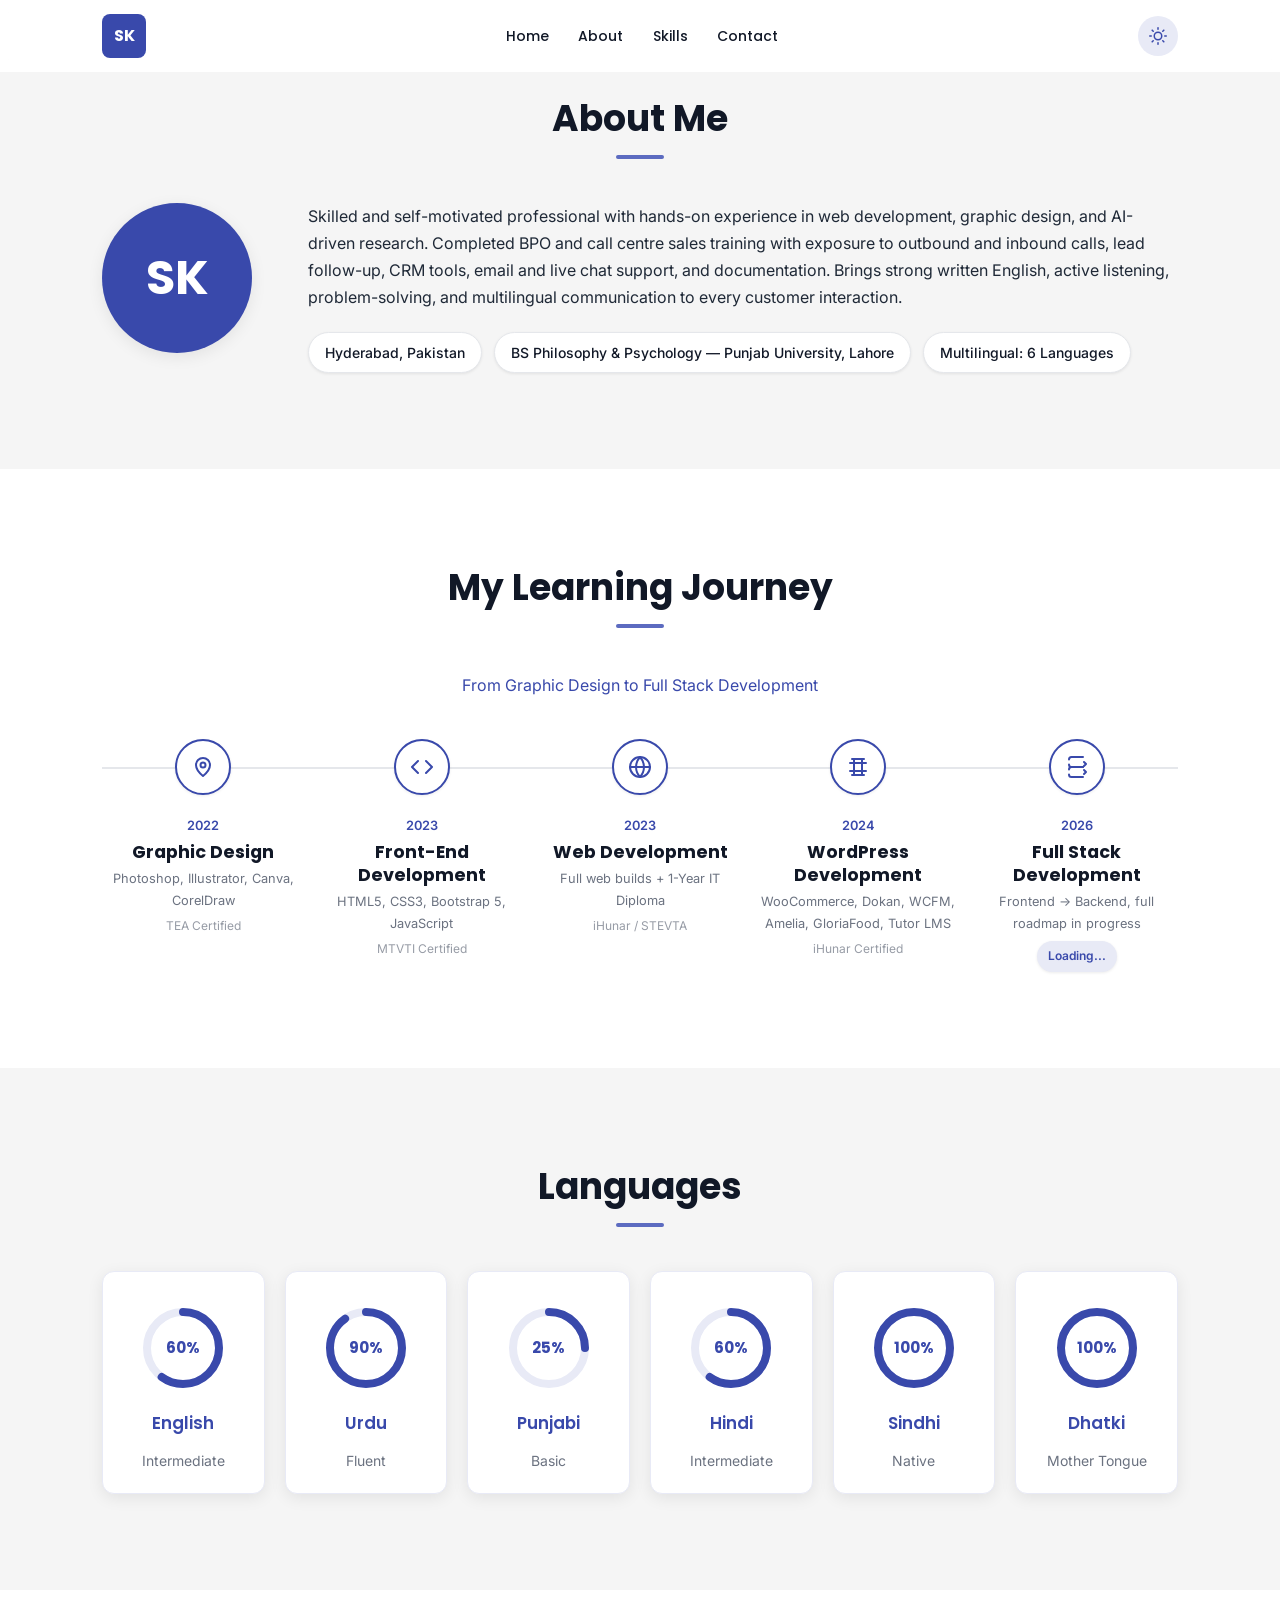
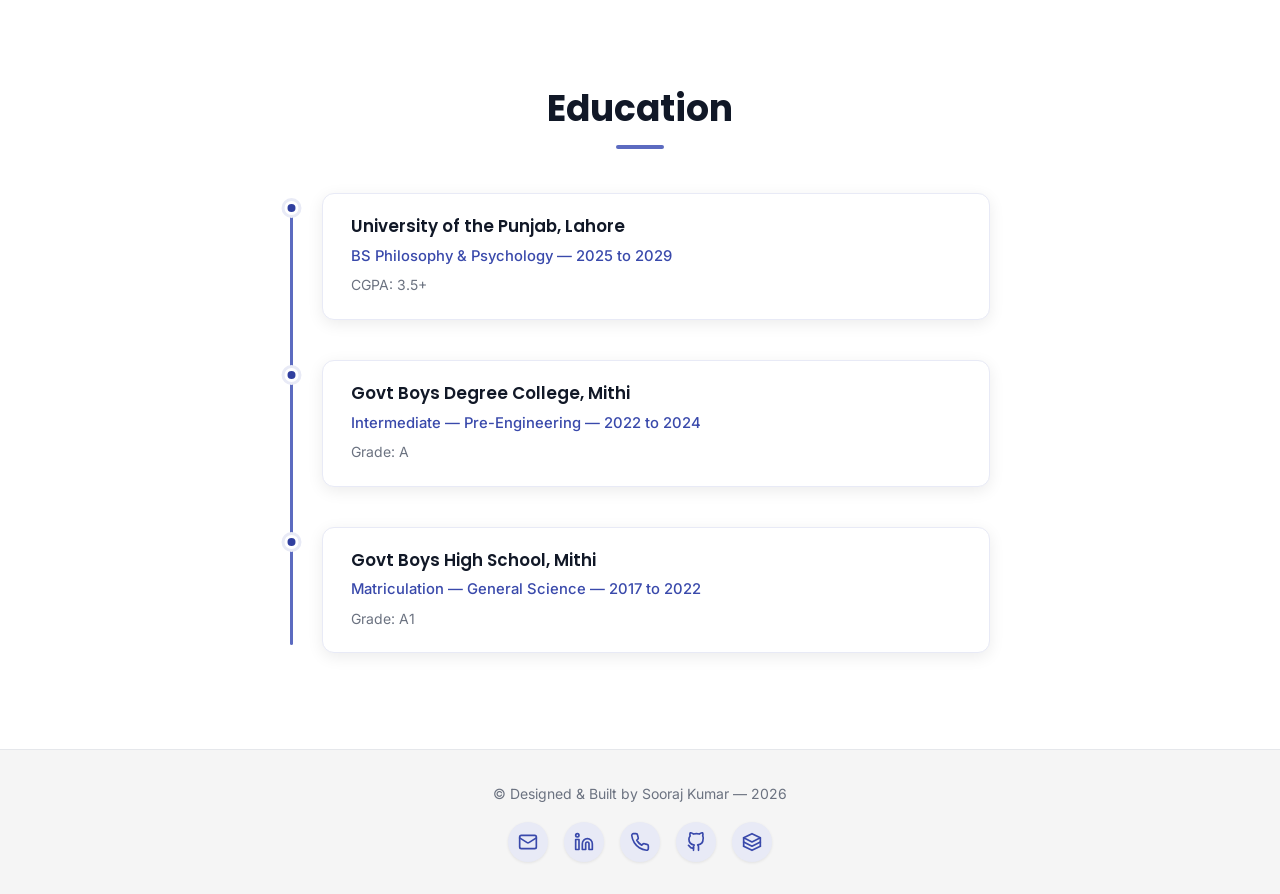
==== commit d2facd8c: "Navbar Improved, Links Verified, Comments Deleted" ====
--- a/about.html
+++ b/about.html
@@ -23,11 +23,6 @@
         <li><a href="./index.html" class="nav__link">Home</a></li>
         <li><a href="./about.html" class="nav__link">About</a></li>
         <li><a href="./skills.html" class="nav__link">Skills</a></li>
-        <!-- <li><a href="./experience.html" class="nav__link">Experience</a></li>
-        <li><a href="./projects.html" class="nav__link">Projects</a></li>
-        <li><a href="./certifications.html" class="nav__link">Certifications</a></li>
-        <li><a href="./journey.html" class="nav__link">Journey</a></li>
-        <li><a href="./education.html" class="nav__link">Education</a></li> -->
         <li><a href="./contact.html" class="nav__link">Contact</a></li>
       </ul>
 
@@ -81,6 +76,7 @@
       </div>
     </section> -->
 
+
     <!-- About -->
     <section class="section section--alt" id="about" aria-labelledby="about-heading">
       <div class="container fade-in">
@@ -94,203 +90,15 @@
               Skilled and self-motivated professional with hands-on experience in web development, graphic design, and AI-driven research. Completed BPO and call centre sales training with exposure to outbound and inbound calls, lead follow-up, CRM tools, email and live chat support, and documentation. Brings strong written English, active listening, problem-solving, and multilingual communication to every customer interaction.
             </p>
             <div class="about__badges">
-              <span class="badge">Lahore, Pakistan</span>
-              <span class="badge">BS Philosophy — Punjab University</span>
+              <span class="badge">Hyderabad, Pakistan</span>
+              <span class="badge">BS Philosophy & Psychology — Punjab University, Lahore</span>
               <span class="badge">Multilingual: 6 Languages</span>
             </div>
           </div>
         </div>
       </div>
     </section>
-
-    <!-- Skills -->
-    <!-- <section class="section" id="skills" aria-labelledby="skills-heading">
-      <div class="container fade-in">
-        <h2 class="section__heading" id="skills-heading">Skills</h2>
-        <div class="skills-tabs" role="tablist" aria-label="Skills categories">
-          <button class="skills-tab active" data-tab="technical" type="button">Technical</button>
-          <button class="skills-tab" data-tab="communication" type="button">Communication</button>
-          <button class="skills-tab" data-tab="soft" type="button">Soft Skills</button>
-        </div>
-        <div class="skills-grid">
-
-          <article class="skill-card" data-category="technical">
-            <h3 class="skill-card__title">Technical Skills</h3>
-            <ul class="skill-list">
-              <li class="skill-item">
-                <div class="skill-item__header">
-                  <span class="skill-item__name">Typing Speed: 40+ WPM</span>
-                  <span class="skill-item__level">Intermediate</span>
-                </div>
-                <div class="skill-bar" data-level="55"><span class="skill-bar__fill"></span></div>
-              </li>
-              <li class="skill-item">
-                <div class="skill-item__header">
-                  <span class="skill-item__name">MS Office</span>
-                  <span class="skill-item__level">Proficient</span>
-                </div>
-                <div class="skill-bar" data-level="75"><span class="skill-bar__fill"></span></div>
-              </li>
-              <li class="skill-item">
-                <div class="skill-item__header">
-                  <span class="skill-item__name">Graphic Design</span>
-                  <span class="skill-item__level">Intermediate</span>
-                </div>
-                <div class="skill-bar" data-level="55"><span class="skill-bar__fill"></span></div>
-              </li>
-              <li class="skill-item">
-                <div class="skill-item__header">
-                  <span class="skill-item__name">Web Development</span>
-                  <span class="skill-item__level">Proficient</span>
-                </div>
-                <div class="skill-bar" data-level="75"><span class="skill-bar__fill"></span></div>
-              </li>
-              <li class="skill-item">
-                <div class="skill-item__header">
-                  <span class="skill-item__name">AI Tools</span>
-                  <span class="skill-item__level">Advanced</span>
-                </div>
-                <div class="skill-bar" data-level="90"><span class="skill-bar__fill"></span></div>
-              </li>
-            </ul>
-          </article>
-
-          <article class="skill-card hidden" data-category="communication">
-            <h3 class="skill-card__title">Communication Skills</h3>
-            <ul class="skill-list">
-              <li class="skill-item">
-                <div class="skill-item__header">
-                  <span class="skill-item__name">Written Communication</span>
-                  <span class="skill-item__level">Proficient</span>
-                </div>
-                <div class="skill-bar" data-level="75"><span class="skill-bar__fill"></span></div>
-              </li>
-              <li class="skill-item">
-                <div class="skill-item__header">
-                  <span class="skill-item__name">Multilingual</span>
-                  <span class="skill-item__level">Advanced</span>
-                </div>
-                <div class="skill-bar" data-level="90"><span class="skill-bar__fill"></span></div>
-              </li>
-              <li class="skill-item">
-                <div class="skill-item__header">
-                  <span class="skill-item__name">Active Listening</span>
-                  <span class="skill-item__level">Advanced</span>
-                </div>
-                <div class="skill-bar" data-level="90"><span class="skill-bar__fill"></span></div>
-              </li>
-              <li class="skill-item">
-                <div class="skill-item__header">
-                  <span class="skill-item__name">Email &amp; Live Chat Support</span>
-                  <span class="skill-item__level">Intermediate</span>
-                </div>
-                <div class="skill-bar" data-level="55"><span class="skill-bar__fill"></span></div>
-              </li>
-              <li class="skill-item">
-                <div class="skill-item__header">
-                  <span class="skill-item__name">CRM and Helpdesk Tools</span>
-                  <span class="skill-item__level">Intermediate</span>
-                </div>
-                <div class="skill-bar" data-level="55"><span class="skill-bar__fill"></span></div>
-              </li>
-            </ul>
-          </article>
-
-          <article class="skill-card hidden" data-category="soft">
-            <h3 class="skill-card__title">Soft Skills</h3>
-            <ul class="skill-list">
-              <li class="skill-item">
-                <div class="skill-item__header">
-                  <span class="skill-item__name">Problem Solving</span>
-                  <span class="skill-item__level">Advanced</span>
-                </div>
-                <div class="skill-bar" data-level="90"><span class="skill-bar__fill"></span></div>
-              </li>
-              <li class="skill-item">
-                <div class="skill-item__header">
-                  <span class="skill-item__name">Fast Learner</span>
-                  <span class="skill-item__level">Advanced</span>
-                </div>
-                <div class="skill-bar" data-level="90"><span class="skill-bar__fill"></span></div>
-              </li>
-              <li class="skill-item">
-                <div class="skill-item__header">
-                  <span class="skill-item__name">Research &amp; Analysis</span>
-                  <span class="skill-item__level">Advanced</span>
-                </div>
-                <div class="skill-bar" data-level="90"><span class="skill-bar__fill"></span></div>
-              </li>
-              <li class="skill-item">
-                <div class="skill-item__header">
-                  <span class="skill-item__name">Attention to Detail</span>
-                  <span class="skill-item__level">Intermediate</span>
-                </div>
-                <div class="skill-bar" data-level="55"><span class="skill-bar__fill"></span></div>
-              </li>
-            </ul>
-          </article>
-
-        </div>
-      </div>
-    </section> -->
-
-   
-    <!-- Projects -->
-    <!-- <section class="section" id="projects" aria-labelledby="projects-heading">
-      <div class="container fade-in">
-        <h2 class="section__heading" id="projects-heading">Projects</h2>
-        <div class="projects-grid">
-
-          <article class="project-card">
-            <h3 class="project-card__title">E-Commerce Stores</h3>
-            <p class="project-card__desc">Built single and multi-vendor e-commerce stores using WooCommerce, WCFM, and Dokan plugins on WordPress.</p>
-            <div class="project-card__tags">
-              <span class="tag">WordPress</span>
-              <span class="tag">WooCommerce</span>
-              <span class="tag">PHP</span>
-            </div>
-          </article>
-
-          <article class="project-card">
-            <h3 class="project-card__title">Booking &amp; Restaurant Websites</h3>
-            <p class="project-card__desc">Developed booking systems, restaurant websites, and LMS platforms using Amelia, GloriaFood, and Tutor LMS.</p>
-            <div class="project-card__tags">
-              <span class="tag">WordPress</span>
-              <span class="tag">Amelia</span>
-              <span class="tag">GloriaFood</span>
-            </div>
-          </article>
-
-          <article class="project-card">
-            <h3 class="project-card__title">Front-End Web Builds</h3>
-            <p class="project-card__desc">Built portfolio websites and contact forms using HTML5, CSS3, Bootstrap 5, and JavaScript. Deployed on Netlify.</p>
-            <div class="project-card__tags">
-              <span class="tag">HTML5</span>
-              <span class="tag">CSS3</span>
-              <span class="tag">Bootstrap</span>
-              <span class="tag">JavaScript</span>
-              <span class="tag">Netlify</span>
-            </div>
-          </article>
-
-          <article class="project-card">
-            <h3 class="project-card__title">Visual Design Assets</h3>
-            <p class="project-card__desc">Created logos, banners, social media graphics, and print materials using Photoshop, Illustrator, Canva, and CorelDraw.</p>
-            <div class="project-card__tags">
-              <span class="tag">Photoshop</span>
-              <span class="tag">Illustrator</span>
-              <span class="tag">Canva</span>
-              <span class="tag">CorelDraw</span>
-            </div>
-          </article>
-
-        </div>
-      </div>
-    </section> -->
-
-    
-
-    <!-- <section id="journey" class="journey">
+<section id="journey" class="journey">
       <div class="container">
         <h2 class="section__heading">My Learning Journey</h2>
         <p class="journey__subtitle">From Graphic Design to Full Stack Development</p>
@@ -357,8 +165,89 @@
           </div>
         </div>
       </div>
-    </section> -->
-
+    </section>
+
+      <!-- Languages -->
+    <section class="section section--alt" id="languages" aria-labelledby="languages-heading">
+      <div class="container fade-in">
+        <h2 class="section__heading" id="languages-heading">Languages</h2>
+        <div class="languages-grid">
+          <article class="language-card">
+            <div class="lang-ring-wrapper">
+              <svg class="lang-ring" viewBox="0 0 120 120">
+                <circle class="lang-ring__bg" cx="60" cy="60" r="45"/>
+                <circle class="lang-ring__fill" cx="60" cy="60" r="45" data-percent="60"/>
+              </svg>
+              <span class="lang-ring__percent">60%</span>
+            </div>
+            <h3 class="language-card__name">English</h3>
+            <p class="language-card__level">Intermediate</p>
+          </article>
+
+          <article class="language-card">
+            <div class="lang-ring-wrapper">
+              <svg class="lang-ring" viewBox="0 0 120 120">
+                <circle class="lang-ring__bg" cx="60" cy="60" r="45"/>
+                <circle class="lang-ring__fill" cx="60" cy="60" r="45" data-percent="90"/>
+              </svg>
+              <span class="lang-ring__percent">90%</span>
+            </div>
+            <h3 class="language-card__name">Urdu</h3>
+            <p class="language-card__level">Fluent</p>
+          </article>
+
+          <article class="language-card">
+            <div class="lang-ring-wrapper">
+              <svg class="lang-ring" viewBox="0 0 120 120">
+                <circle class="lang-ring__bg" cx="60" cy="60" r="45"/>
+                <circle class="lang-ring__fill" cx="60" cy="60" r="45" data-percent="25"/>
+              </svg>
+              <span class="lang-ring__percent">25%</span>
+            </div>
+            <h3 class="language-card__name">Punjabi</h3>
+            <p class="language-card__level">Basic</p>
+          </article>
+
+          <article class="language-card">
+            <div class="lang-ring-wrapper">
+              <svg class="lang-ring" viewBox="0 0 120 120">
+                <circle class="lang-ring__bg" cx="60" cy="60" r="45"/>
+                <circle class="lang-ring__fill" cx="60" cy="60" r="45" data-percent="60"/>
+              </svg>
+              <span class="lang-ring__percent">60%</span>
+            </div>
+            <h3 class="language-card__name">Hindi</h3>
+            <p class="language-card__level">Intermediate</p>
+          </article>
+
+          <article class="language-card">
+            <div class="lang-ring-wrapper">
+              <svg class="lang-ring" viewBox="0 0 120 120">
+                <circle class="lang-ring__bg" cx="60" cy="60" r="45"/>
+                <circle class="lang-ring__fill" cx="60" cy="60" r="45" data-percent="100"/>
+              </svg>
+              <span class="lang-ring__percent">100%</span>
+            </div>
+            <h3 class="language-card__name">Sindhi</h3>
+            <p class="language-card__level">Native</p>
+          </article>
+
+          <article class="language-card">
+            <div class="lang-ring-wrapper">
+              <svg class="lang-ring" viewBox="0 0 120 120">
+                <circle class="lang-ring__bg" cx="60" cy="60" r="45"/>
+                <circle class="lang-ring__fill" cx="60" cy="60" r="45" data-percent="100"/>
+              </svg>
+              <span class="lang-ring__percent">100%</span>
+            </div>
+            <h3 class="language-card__name">Dhatki</h3>
+            <p class="language-card__level">Mother Tongue</p>
+          </article>
+        </div>
+      </div>
+    </section>
+
+    
     <!-- Education -->
     <section class="section" id="education" aria-labelledby="education-heading">
       <div class="container fade-in">
@@ -368,7 +257,7 @@
           <li class="timeline__item">
             <div class="timeline__content">
               <h3 class="timeline__school">University of the Punjab, Lahore</h3>
-              <p class="timeline__degree">BS Philosophy — 2025 to 2029</p>
+              <p class="timeline__degree">BS Philosophy & Psychology — 2025 to 2029</p>
               <p class="timeline__grade">CGPA: 3.5+</p>
             </div>
           </li>
@@ -392,254 +281,6 @@
         </ol>
       </div>
     </section>
-<!-- Certifications -->
-    <section class="section section--alt" id="certifications" aria-labelledby="certifications-heading">
-      <div class="container fade-in">
-        <h2 class="section__heading" id="certifications-heading">Certifications</h2>
-        <div class="cert-grid">
-
-          <article class="cert-card">
-            <div class="cert-card__icon" aria-hidden="true">
-              <svg width="32" height="32" viewBox="0 0 24 24" fill="none" stroke="currentColor" stroke-width="2" stroke-linecap="round" stroke-linejoin="round"><path d="M22 10v6M2 10l10-5 10 5-10 5z"/><path d="M6 12v5c0 1.1 2.7 2 6 2s6-.9 6-2v-5"/></svg>
-            </div>
-            <h3 class="cert-card__title">1 Year Diploma in IT</h3>
-            <p class="cert-card__institution">Trade Testing Board STEVTA</p>
-            <time class="cert-card__date" datetime="2023-12">Dec 2023</time>
-          </article>
-
-          <article class="cert-card">
-            <div class="cert-card__icon" aria-hidden="true">
-              <svg width="32" height="32" viewBox="0 0 24 24" fill="none" stroke="currentColor" stroke-width="2" stroke-linecap="round" stroke-linejoin="round"><path d="M22 10v6M2 10l10-5 10 5-10 5z"/><path d="M6 12v5c0 1.1 2.7 2 6 2s6-.9 6-2v-5"/></svg>
-            </div>
-            <h3 class="cert-card__title">Graphic Design</h3>
-            <p class="cert-card__institution">TEA</p>
-            <time class="cert-card__date" datetime="2022-08">Aug 2022</time>
-          </article>
-
-          <article class="cert-card">
-            <div class="cert-card__icon" aria-hidden="true">
-              <svg width="32" height="32" viewBox="0 0 24 24" fill="none" stroke="currentColor" stroke-width="2" stroke-linecap="round" stroke-linejoin="round"><path d="M22 10v6M2 10l10-5 10 5-10 5z"/><path d="M6 12v5c0 1.1 2.7 2 6 2s6-.9 6-2v-5"/></svg>
-            </div>
-            <h3 class="cert-card__title">Front-End Web Development</h3>
-            <p class="cert-card__institution">MTVTI</p>
-            <time class="cert-card__date" datetime="2023-03">Mar 2023</time>
-          </article>
-
-          <article class="cert-card">
-            <div class="cert-card__icon" aria-hidden="true">
-              <svg width="32" height="32" viewBox="0 0 24 24" fill="none" stroke="currentColor" stroke-width="2" stroke-linecap="round" stroke-linejoin="round"><path d="M22 10v6M2 10l10-5 10 5-10 5z"/><path d="M6 12v5c0 1.1 2.7 2 6 2s6-.9 6-2v-5"/></svg>
-            </div>
-            <h3 class="cert-card__title">Web Development</h3>
-            <p class="cert-card__institution">iHunar</p>
-            <time class="cert-card__date" datetime="2023-08">Aug 2023</time>
-          </article>
-
-          <article class="cert-card">
-            <div class="cert-card__icon" aria-hidden="true">
-              <svg width="32" height="32" viewBox="0 0 24 24" fill="none" stroke="currentColor" stroke-width="2" stroke-linecap="round" stroke-linejoin="round"><path d="M22 10v6M2 10l10-5 10 5-10 5z"/><path d="M6 12v5c0 1.1 2.7 2 6 2s6-.9 6-2v-5"/></svg>
-            </div>
-            <h3 class="cert-card__title">WordPress Training</h3>
-            <p class="cert-card__institution">iHunar</p>
-            <time class="cert-card__date" datetime="2024-02">Feb 2024</time>
-          </article>
-
-        </div>
-      </div>
-    </section>
-    <!-- Languages -->
-    <!-- <section class="section section--alt" id="languages" aria-labelledby="languages-heading">
-      <div class="container fade-in">
-        <h2 class="section__heading" id="languages-heading">Languages</h2>
-        <div class="languages-grid">
-          <article class="language-card">
-            <div class="lang-ring-wrapper">
-              <svg class="lang-ring" viewBox="0 0 120 120">
-                <circle class="lang-ring__bg" cx="60" cy="60" r="45"/>
-                <circle class="lang-ring__fill" cx="60" cy="60" r="45" data-percent="60"/>
-              </svg>
-              <span class="lang-ring__percent">60%</span>
-            </div>
-            <h3 class="language-card__name">English</h3>
-            <p class="language-card__level">Intermediate</p>
-          </article>
-
-          <article class="language-card">
-            <div class="lang-ring-wrapper">
-              <svg class="lang-ring" viewBox="0 0 120 120">
-                <circle class="lang-ring__bg" cx="60" cy="60" r="45"/>
-                <circle class="lang-ring__fill" cx="60" cy="60" r="45" data-percent="90"/>
-              </svg>
-              <span class="lang-ring__percent">90%</span>
-            </div>
-            <h3 class="language-card__name">Urdu</h3>
-            <p class="language-card__level">Fluent</p>
-          </article>
-
-          <article class="language-card">
-            <div class="lang-ring-wrapper">
-              <svg class="lang-ring" viewBox="0 0 120 120">
-                <circle class="lang-ring__bg" cx="60" cy="60" r="45"/>
-                <circle class="lang-ring__fill" cx="60" cy="60" r="45" data-percent="25"/>
-              </svg>
-              <span class="lang-ring__percent">25%</span>
-            </div>
-            <h3 class="language-card__name">Punjabi</h3>
-            <p class="language-card__level">Basic</p>
-          </article>
-
-          <article class="language-card">
-            <div class="lang-ring-wrapper">
-              <svg class="lang-ring" viewBox="0 0 120 120">
-                <circle class="lang-ring__bg" cx="60" cy="60" r="45"/>
-                <circle class="lang-ring__fill" cx="60" cy="60" r="45" data-percent="60"/>
-              </svg>
-              <span class="lang-ring__percent">60%</span>
-            </div>
-            <h3 class="language-card__name">Hindi</h3>
-            <p class="language-card__level">Intermediate</p>
-          </article>
-
-          <article class="language-card">
-            <div class="lang-ring-wrapper">
-              <svg class="lang-ring" viewBox="0 0 120 120">
-                <circle class="lang-ring__bg" cx="60" cy="60" r="45"/>
-                <circle class="lang-ring__fill" cx="60" cy="60" r="45" data-percent="100"/>
-              </svg>
-              <span class="lang-ring__percent">100%</span>
-            </div>
-            <h3 class="language-card__name">Sindhi</h3>
-            <p class="language-card__level">Native</p>
-          </article>
-
-          <article class="language-card">
-            <div class="lang-ring-wrapper">
-              <svg class="lang-ring" viewBox="0 0 120 120">
-                <circle class="lang-ring__bg" cx="60" cy="60" r="45"/>
-                <circle class="lang-ring__fill" cx="60" cy="60" r="45" data-percent="100"/>
-              </svg>
-              <span class="lang-ring__percent">100%</span>
-            </div>
-            <h3 class="language-card__name">Dhatki</h3>
-            <p class="language-card__level">Mother Tongue</p>
-          </article>
-        </div>
-      </div>
-    </section> -->
-
-    <!-- Contact -->
-    <!-- <section class="section" id="contact" aria-labelledby="contact-heading">
-      <div class="container fade-in">
-        <h2 class="section__heading" id="contact-heading">Contact</h2>
-        <div class="contact">
-
-          <div class="contact__info">
-            <a href="mailto:personalsoorajkumar@gmail.com" class="contact-card">
-              <span class="contact-card__icon" aria-hidden="true">
-                <svg width="24" height="24" viewBox="0 0 24 24" fill="none" stroke="currentColor" stroke-width="2" stroke-linecap="round" stroke-linejoin="round"><rect x="2" y="4" width="20" height="16" rx="2"/><path d="m22 7-8.97 5.7a1.94 1.94 0 0 1-2.06 0L2 7"/></svg>
-              </span>
-              <div>
-                <span class="contact-card__label">Email</span>
-                <span class="contact-card__value">personalsoorajkumar@gmail.com</span>
-              </div>
-            </a>
-
-            <a href="tel:+923289251562" class="contact-card">
-              <span class="contact-card__icon" aria-hidden="true">
-                <svg width="24" height="24" viewBox="0 0 24 24" fill="none" stroke="currentColor" stroke-width="2" stroke-linecap="round" stroke-linejoin="round"><path d="M22 16.92v3a2 2 0 0 1-2.18 2 19.79 19.79 0 0 1-8.63-3.07 19.5 19.5 0 0 1-6-6 19.79 19.79 0 0 1-3.07-8.67A2 2 0 0 1 4.11 2h3a2 2 0 0 1 2 1.72c.127.96.361 1.903.7 2.81a2 2 0 0 1-.45 2.11L8.09 9.91a16 16 0 0 0 6 6l1.27-1.27a2 2 0 0 1 2.11-.45c.907.339 1.85.573 2.81.7A2 2 0 0 1 22 16.92z"/></svg>
-              </span>
-              <div>
-                <span class="contact-card__label">Phone</span>
-                <span class="contact-card__value">+92 328 9251562</span>
-              </div>
-            </a>
-
-            <div class="contact-card contact-card--static">
-              <span class="contact-card__icon" aria-hidden="true">
-                <svg width="24" height="24" viewBox="0 0 24 24" fill="none" stroke="currentColor" stroke-width="2" stroke-linecap="round" stroke-linejoin="round"><path d="M20 10c0 6-8 12-8 12s-8-6-8-12a8 8 0 0 1 16 0Z"/><circle cx="12" cy="10" r="3"/></svg>
-              </span>
-              <div>
-                <span class="contact-card__label">Location</span>
-                <span class="contact-card__value">Lahore, Pakistan</span>
-              </div>
-            </div>
-
-            <a href="https://linkedin.com/in/soorajkumar-pk" class="contact-card" target="_blank" rel="noopener noreferrer">
-              <span class="contact-card__icon" aria-hidden="true">
-                <svg width="24" height="24" viewBox="0 0 24 24" fill="none" stroke="currentColor" stroke-width="2" stroke-linecap="round" stroke-linejoin="round"><path d="M16 8a6 6 0 0 1 6 6v7h-4v-7a2 2 0 0 0-2-2 2 2 0 0 0-2 2v7h-4v-7a6 6 0 0 1 6-6z"/><rect x="2" y="9" width="4" height="12"/><circle cx="4" cy="4" r="2"/></svg>
-              </span>
-              <div>
-                <span class="contact-card__label">LinkedIn</span>
-                <span class="contact-card__value">linkedin.com/in/soorajkumar-pk</span>
-              </div>
-            </a>
-
-            <a href="https://wa.me/923289251562" class="contact-card contact-card--wa" target="_blank" rel="noopener noreferrer">
-              <span class="contact-card__icon contact-card__icon--wa" aria-hidden="true">
-                <svg width="24" height="24" viewBox="0 0 24 24" fill="currentColor" xmlns="http://www.w3.org/2000/svg">
-                  <path d="M17.472 14.382c-.297-.149-1.758-.867-2.03-.967-.272-.099-.471-.149-.67.149-.198.297-.768.966-.941 1.165-.173.198-.347.223-.644.074-.297-.149-1.255-.462-2.39-1.475-.883-.788-1.48-1.761-1.653-2.059-.173-.297-.018-.458.13-.606.134-.133.297-.347.446-.521.149-.174.199-.298.298-.497.099-.198.05-.372-.025-.521-.075-.148-.669-1.611-.916-2.206-.242-.579-.487-.5-.669-.509-.173-.008-.371-.01-.57-.01-.198 0-.521.074-.792.372-.272.297-1.04 1.016-1.04 2.479 0 1.462 1.065 2.875 1.213 3.074.149.198 2.099 3.2 5.076 4.487.709.306 1.263.49 1.694.626.712.227 1.36.195 1.872.118.571-.085 1.758-.719 2.006-1.413.248-.694.248-1.289.173-1.413-.074-.123-.272-.198-.57-.347Z"/>
-                  <path d="M20.52 3.449A11.93 11.93 0 0 0 12.003 0C5.579 0 .1 5.479.1 12.007c0 2.11.552 4.17 1.603 5.98L0 24l6.18-1.625a11.96 11.96 0 0 0 5.823 1.481h.005c6.424 0 11.903-5.479 11.903-12.007 0-3.19-1.244-6.193-3.504-8.453Zm-8.517 18.375h-.004a9.92 9.92 0 0 1-5.06-1.386l-.363-.215-3.67.964.98-3.578-.236-.368a9.92 9.92 0 1 1 17.39-5.29c0 2.67-1.045 5.19-2.94 7.084a9.92 9.92 0 0 1-7.06 2.89Z"/>
-                </svg>
-              </span>
-              <div>
-                <span class="contact-card__label">WhatsApp Business</span>
-                <span class="contact-card__value">+92 328 9251562</span>
-              </div>
-            </a>
-
-            <a href="https://github.com/soorajkumar-pk" class="contact-card" target="_blank" rel="noopener noreferrer">
-              <span class="contact-card__icon" aria-hidden="true">
-                <svg width="24" height="24" viewBox="0 0 24 24" fill="none" stroke="currentColor" stroke-width="2" stroke-linecap="round" stroke-linejoin="round"><path d="M9 19c-4.3 1.4-4.3-2.5-6-3"/><path d="M15 22v-3.87a3.37 3.37 0 0 0-.94-2.61c3.14-.35 6.44-1.54 6.44-7A5.44 5.44 0 0 0 20 4.77 5.07 5.07 0 0 0 19.91 1S18.73.65 16 2.48a13.38 13.38 0 0 0-7 0C6.27.65 5.09 1 5.09 1A5.07 5.07 0 0 0 5 4.77a5.44 5.44 0 0 0-1.5 3.78c0 5.42 3.3 6.61 6.44 7A3.37 3.37 0 0 0 9 18.13V22"/></svg>
-              </span>
-              <div>
-                <span class="contact-card__label">GitHub</span>
-                <span class="contact-card__value">github.com/soorajkumar-pk</span>
-              </div>
-            </a>
-
-            <a href="https://codepen.io/soorajkumar-pk" class="contact-card" target="_blank" rel="noopener noreferrer">
-              <span class="contact-card__icon" aria-hidden="true">
-                <svg width="24" height="24" viewBox="0 0 24 24" fill="none" stroke="currentColor" stroke-width="2" stroke-linecap="round" stroke-linejoin="round"><path d="M12 2 2 7l10 5 10-5-10-5Z"/><path d="m2 17 10 5 10-5"/><path d="m2 12 10 5 10-5"/><path d="M2 7v10"/><path d="M22 7v10"/></svg>
-              </span>
-              <div>
-                <span class="contact-card__label">CodePen</span>
-                <span class="contact-card__value">codepen.io/soorajkumar-pk</span>
-              </div>
-            </a>
-          </div>
-
-          <div class="contact__form-wrapper">
-            <form class="contact-form" id="contact-form" novalidate>
-              <div class="form-group">
-                <label for="name">Full Name</label>
-                <input type="text" id="name" name="name" required autocomplete="name" placeholder="Your full name">
-              </div>
-              <div class="form-group">
-                <label for="email">Email</label>
-                <input type="email" id="email" name="email" required autocomplete="email" placeholder="your@email.com">
-              </div>
-              <div class="form-group">
-                <label for="subject">Subject</label>
-                <input type="text" id="subject" name="subject" required placeholder="What's this about?">
-              </div>
-              <div class="form-group">
-                <label for="message">Message</label>
-                <textarea id="message" name="message" rows="5" required placeholder="Your message..."></textarea>
-              </div>
-              <button type="submit" class="btn btn--primary btn--full">Send Message</button>
-            </form>
-            <div class="contact-success" id="contact-success" hidden>
-              <div class="contact-success__icon" aria-hidden="true">
-                <svg width="48" height="48" viewBox="0 0 24 24" fill="none" stroke="currentColor" stroke-width="2" stroke-linecap="round" stroke-linejoin="round"><path d="M22 11.08V12a10 10 0 1 1-5.93-9.14"/><polyline points="22 4 12 14.01 9 11.01"/></svg>
-              </div>
-              <h3 class="contact-success__title">Message Sent!</h3>
-              <p class="contact-success__text">Thank you for reaching out. I'll get back to you as soon as possible.</p>
-            </div>
-          </div>
-
-        </div>
-      </div>
-    </section> -->
-
   </main>
 
   <!-- Footer -->
@@ -647,7 +288,7 @@
     <div class="container footer__inner">
       <p class="footer__text">&copy; Designed &amp; Built by Sooraj Kumar — 2026</p>
       <div class="footer__social">
-        <a href="mailto:personalsoorajkumar@gmail.com" class="footer__link" aria-label="Email Sooraj Kumar">
+        <a href="mailto:websoorajkumar@gmail.com" class="footer__link" aria-label="Email Sooraj Kumar">
           <svg width="20" height="20" viewBox="0 0 24 24" fill="none" stroke="currentColor" stroke-width="2" stroke-linecap="round" stroke-linejoin="round"><rect x="2" y="4" width="20" height="16" rx="2"/><path d="m22 7-8.97 5.7a1.94 1.94 0 0 1-2.06 0L2 7"/></svg>
         </a>
         <a href="https://linkedin.com/in/soorajkumar-pk" class="footer__link" target="_blank" rel="noopener noreferrer" aria-label="LinkedIn profile">
@@ -656,10 +297,10 @@
         <a href="tel:+923289251562" class="footer__link" aria-label="Call Sooraj Kumar">
           <svg width="20" height="20" viewBox="0 0 24 24" fill="none" stroke="currentColor" stroke-width="2" stroke-linecap="round" stroke-linejoin="round"><path d="M22 16.92v3a2 2 0 0 1-2.18 2 19.79 19.79 0 0 1-8.63-3.07 19.5 19.5 0 0 1-6-6 19.79 19.79 0 0 1-3.07-8.67A2 2 0 0 1 4.11 2h3a2 2 0 0 1 2 1.72c.127.96.361 1.903.7 2.81a2 2 0 0 1-.45 2.11L8.09 9.91a16 16 0 0 0 6 6l1.27-1.27a2 2 0 0 1 2.11-.45c.907.339 1.85.573 2.81.7A2 2 0 0 1 22 16.92z"/></svg>
         </a>
-        <a href="https://github.com/soorajkumar-pk" class="footer__link" target="_blank" rel="noopener noreferrer" aria-label="GitHub profile">
+        <a href="https://github.com/developersoorajkumar" class="footer__link" target="_blank" rel="noopener noreferrer" aria-label="GitHub profile">
           <svg width="20" height="20" viewBox="0 0 24 24" fill="none" stroke="currentColor" stroke-width="2" stroke-linecap="round" stroke-linejoin="round"><path d="M9 19c-4.3 1.4-4.3-2.5-6-3"/><path d="M15 22v-3.87a3.37 3.37 0 0 0-.94-2.61c3.14-.35 6.44-1.54 6.44-7A5.44 5.44 0 0 0 20 4.77 5.07 5.07 0 0 0 19.91 1S18.73.65 16 2.48a13.38 13.38 0 0 0-7 0C6.27.65 5.09 1 5.09 1A5.07 5.07 0 0 0 5 4.77a5.44 5.44 0 0 0-1.5 3.78c0 5.42 3.3 6.61 6.44 7A3.37 3.37 0 0 0 9 18.13V22"/></svg>
         </a>
-        <a href="https://codepen.io/soorajkumar-pk" class="footer__link" target="_blank" rel="noopener noreferrer" aria-label="CodePen profile">
+        <a href="https://codepen.io/developersoorajkumar" class="footer__link" target="_blank" rel="noopener noreferrer" aria-label="CodePen profile">
           <svg width="20" height="20" viewBox="0 0 24 24" fill="none" stroke="currentColor" stroke-width="2" stroke-linecap="round" stroke-linejoin="round"><path d="M12 2 2 7l10 5 10-5-10-5Z"/><path d="m2 17 10 5 10-5"/><path d="m2 12 10 5 10-5"/><path d="M2 7v10"/><path d="M22 7v10"/></svg>
         </a>
       </div>
